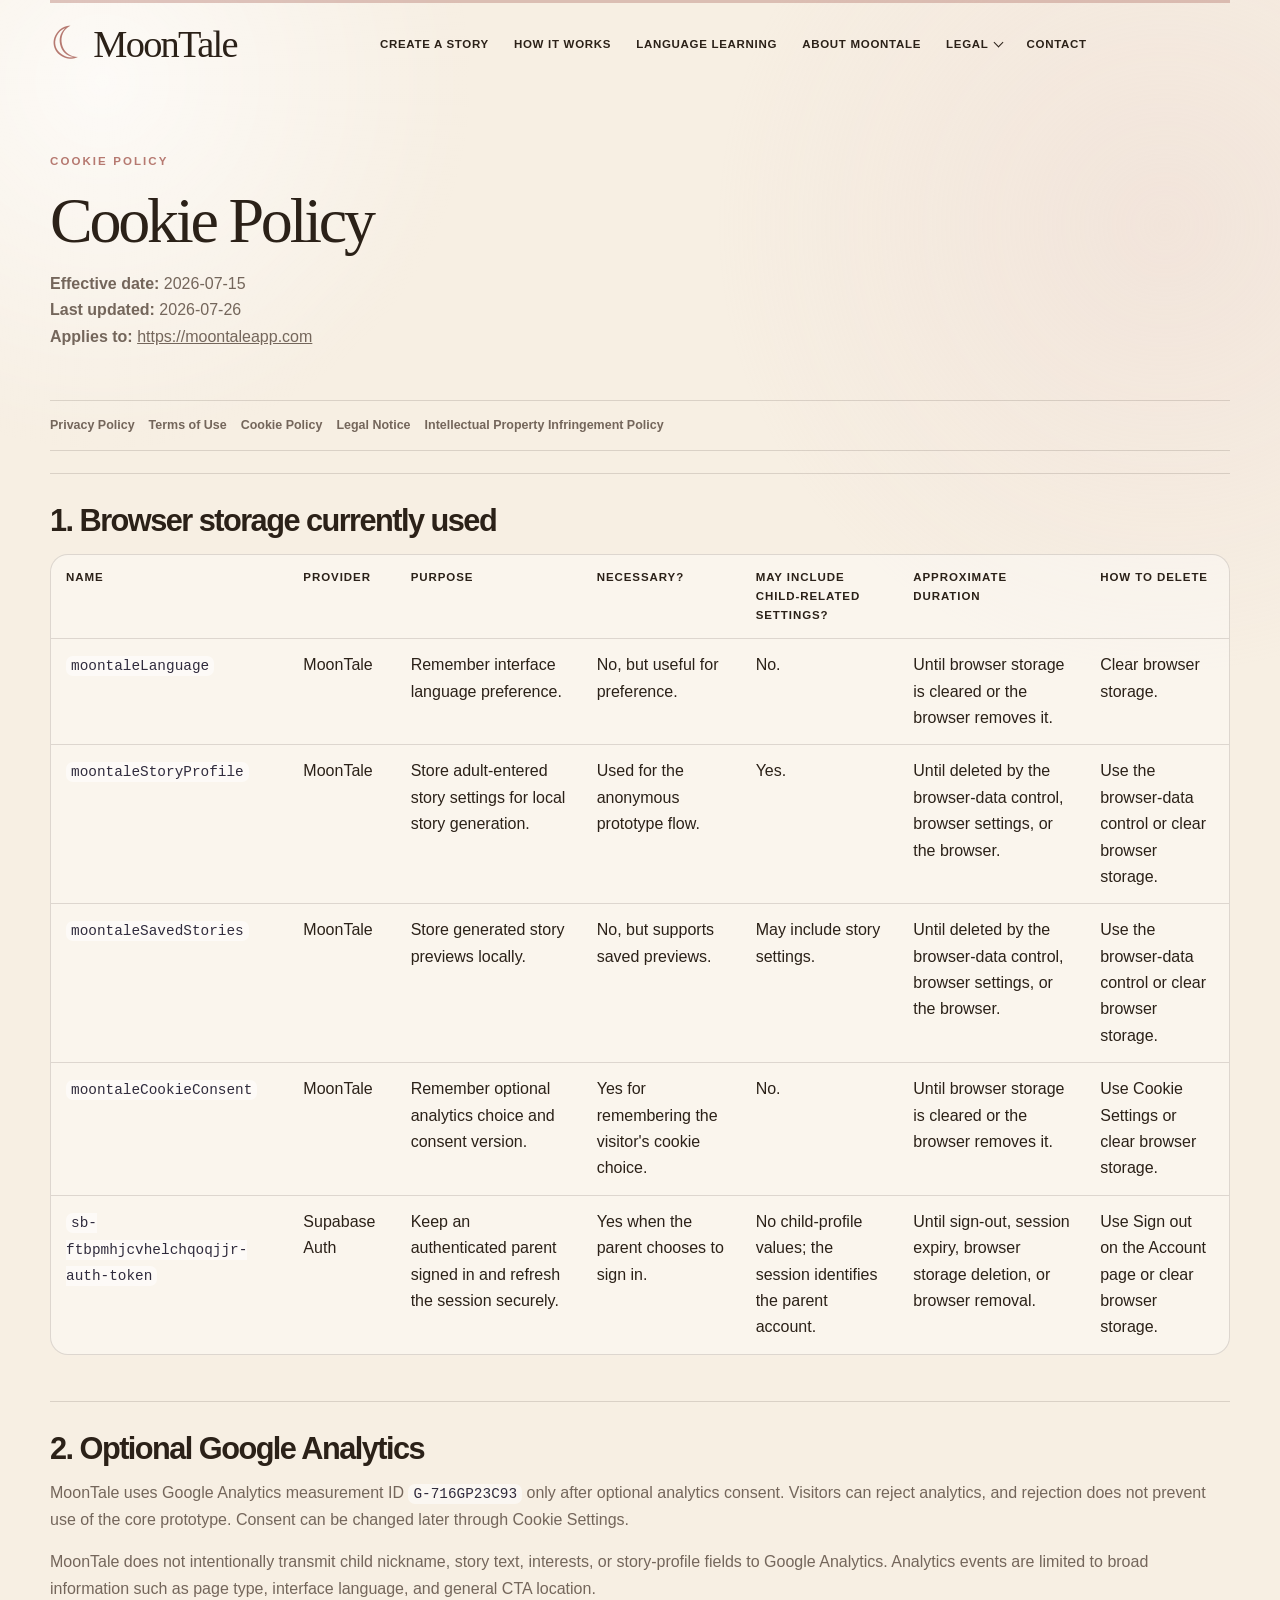
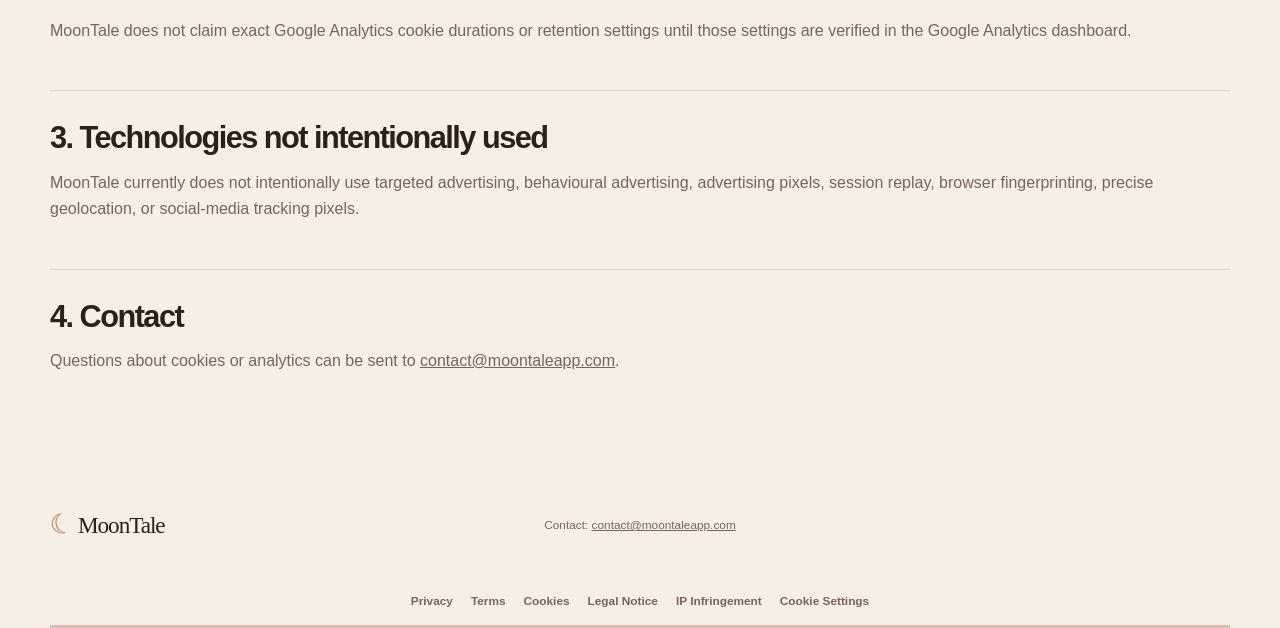
==== legal/cookies/index.html @ d6b9c9d4 "Add Supabase authentication and child profiles" ====
<!doctype html>
<html lang="en">
  <head>
    <meta charset="UTF-8" />
    <meta name="viewport" content="width=device-width, initial-scale=1.0" />
    <meta name="description" content="MoonTale Cookie Policy covering localStorage and optional Google Analytics consent." />
    <title>Cookie Policy | MoonTale</title>
    <link rel="stylesheet" href="../../styles.css?v=20260715-nav" />
  </head>
  <body class="legal-page" data-page="legal">
    <a class="skip-link" href="#main">Skip to content</a>
    <header class="site-header shell" aria-label="Main navigation" data-i18n-aria-label="common.mainNavigation" data-site-header>
      <a class="brand serif" href="../../index.html#top" aria-label="MoonTale home" data-i18n-aria-label="common.homeLabel">
        <span class="brand-moon" aria-hidden="true">☾</span>
        <span>MoonTale</span>
      </a>

      <nav class="primary-nav" aria-label="Primary navigation" data-i18n-aria-label="nav.primaryLabel">
        <ul class="primary-nav-list">

          <li><a class="primary-nav-link" href="../../story-builder.html" data-nav-link data-nav-page="builder" data-i18n="nav.createStory">Create a Story</a></li>
          <li><a class="primary-nav-link" href="../../index.html#how-it-works" data-nav-link data-nav-section="how-it-works" data-i18n="nav.howItWorks">How It Works</a></li>
          <li><a class="primary-nav-link" href="../../index.html#language-learning" data-nav-link data-nav-section="language-learning" data-i18n="nav.languageLearning">Language Learning</a></li>
          <li><a class="primary-nav-link" href="../../index.html#about" data-nav-link data-nav-section="about" data-i18n="nav.about">About MoonTale</a></li>
          <li class="primary-nav-item nav-dropdown" data-nav-dropdown>
            <button
              class="primary-nav-button"
              type="button"
              aria-expanded="false"
              aria-controls="legal-menu"
              data-legal-menu-button
              data-nav-legal-trigger
            >
              <span data-i18n="nav.legal">Legal</span>
              <span class="dropdown-arrow" aria-hidden="true"></span>
            </button>
            <ul class="legal-dropdown" id="legal-menu" data-legal-menu>

              <li><a href="../../legal/" data-nav-link data-i18n="nav.legalCenter">Legal Center</a></li>
              <li><a href="../../legal/privacy/" data-nav-link data-i18n="nav.privacyPolicy">Privacy Policy</a></li>
              <li><a href="../../legal/terms/" data-nav-link data-i18n="nav.termsOfUse">Terms of Use</a></li>
              <li><a href="../../legal/cookies/" data-nav-link data-i18n="nav.cookiePolicy">Cookie Policy</a></li>
              <li><a href="../../legal/ip-infringement/" data-nav-link data-i18n="nav.ipPolicy">Intellectual Property Policy</a></li>
              <li><a href="../../legal/legal-notice/" data-nav-link data-i18n="nav.legalNotice">Legal Notice</a></li>
            </ul>
          </li>
          <li><a class="primary-nav-link" href="../../index.html#contact" data-nav-link data-nav-section="contact" data-i18n="nav.contact">Contact</a></li>
        </ul>
      </nav>

      <div class="header-actions">
        <button
          class="mobile-nav-toggle"
          type="button"
          aria-label="Open navigation menu"
          aria-expanded="false"
          aria-controls="mobile-navigation"
          data-i18n-aria-label="nav.openMenu"
          data-mobile-menu-toggle
        >
          <span aria-hidden="true"></span>
        </button>
      </div>

      <div class="mobile-nav-overlay" data-mobile-menu-overlay hidden></div>
      <aside class="mobile-nav-drawer" id="mobile-navigation" aria-label="Mobile navigation" data-i18n-aria-label="nav.mobileLabel" data-mobile-menu hidden>
        <div class="mobile-nav-header">
          <p class="mobile-nav-title" data-i18n="nav.menu">Menu</p>
          <button class="mobile-nav-close" type="button" aria-label="Close navigation menu" data-i18n-aria-label="nav.closeMenu" data-mobile-menu-close>×</button>
        </div>
        <nav aria-label="Mobile navigation" data-i18n-aria-label="nav.mobileLabel">
          <ul class="mobile-nav-list">

          <li><a class="mobile-nav-link" href="../../story-builder.html" data-nav-link data-nav-page="builder" data-i18n="nav.createStory">Create a Story</a></li>
          <li><a class="mobile-nav-link" href="../../index.html#how-it-works" data-nav-link data-nav-section="how-it-works" data-i18n="nav.howItWorks">How It Works</a></li>
          <li><a class="mobile-nav-link" href="../../index.html#language-learning" data-nav-link data-nav-section="language-learning" data-i18n="nav.languageLearning">Language Learning</a></li>
          <li><a class="mobile-nav-link" href="../../index.html#about" data-nav-link data-nav-section="about" data-i18n="nav.about">About MoonTale</a></li>
            <li>
              <button
                class="mobile-legal-button"
                type="button"
                aria-expanded="false"
                aria-controls="mobile-legal-menu"
                data-mobile-legal-button
                data-nav-legal-trigger
              >
                <span data-i18n="nav.legal">Legal</span>
                <span class="dropdown-arrow" aria-hidden="true"></span>
              </button>
              <ul class="mobile-legal-list" id="mobile-legal-menu" data-mobile-legal-panel hidden>

              <li><a href="../../legal/" data-nav-link data-i18n="nav.legalCenter">Legal Center</a></li>
              <li><a href="../../legal/privacy/" data-nav-link data-i18n="nav.privacyPolicy">Privacy Policy</a></li>
              <li><a href="../../legal/terms/" data-nav-link data-i18n="nav.termsOfUse">Terms of Use</a></li>
              <li><a href="../../legal/cookies/" data-nav-link data-i18n="nav.cookiePolicy">Cookie Policy</a></li>
              <li><a href="../../legal/ip-infringement/" data-nav-link data-i18n="nav.ipPolicy">Intellectual Property Policy</a></li>
              <li><a href="../../legal/legal-notice/" data-nav-link data-i18n="nav.legalNotice">Legal Notice</a></li>
              </ul>
            </li>
            <li><a class="mobile-nav-link" href="../../index.html#contact" data-nav-link data-nav-section="contact" data-i18n="nav.contact">Contact</a></li>
          </ul>
        </nav>
      </aside>
    </header>
    <main id="main" class="legal-main shell">
      <section class="legal-hero">
        <p class="eyebrow">Cookie Policy</p>
        <h1 class="serif">Cookie Policy</h1>
        <p class="legal-meta"><strong>Effective date:</strong> 2026-07-15<br /><strong>Last updated:</strong> 2026-07-26<br /><strong>Applies to:</strong> <a href="https://moontaleapp.com">https://moontaleapp.com</a></p>
      </section>
      <nav class="legal-doc-nav" aria-label="Legal documents">
      <a href="../../legal/privacy/">Privacy Policy</a>
      <a href="../../legal/terms/">Terms of Use</a>
      <a href="../../legal/cookies/">Cookie Policy</a>
      <a href="../../legal/legal-notice/">Legal Notice</a>
      <a href="../../legal/ip-infringement/">Intellectual Property Infringement Policy</a>
    </nav>
      <section class="legal-section"><h2>1. Browser storage currently used</h2><div class="table-wrap"><table><thead><tr><th>Name</th><th>Provider</th><th>Purpose</th><th>Necessary?</th><th>May include child-related settings?</th><th>Approximate duration</th><th>How to delete</th></tr></thead><tbody><tr><td><code>moontaleLanguage</code></td><td>MoonTale</td><td>Remember interface language preference.</td><td>No, but useful for preference.</td><td>No.</td><td>Until browser storage is cleared or the browser removes it.</td><td>Clear browser storage.</td></tr><tr><td><code>moontaleStoryProfile</code></td><td>MoonTale</td><td>Store adult-entered story settings for local story generation.</td><td>Used for the anonymous prototype flow.</td><td>Yes.</td><td>Until deleted by the browser-data control, browser settings, or the browser.</td><td>Use the browser-data control or clear browser storage.</td></tr><tr><td><code>moontaleSavedStories</code></td><td>MoonTale</td><td>Store generated story previews locally.</td><td>No, but supports saved previews.</td><td>May include story settings.</td><td>Until deleted by the browser-data control, browser settings, or the browser.</td><td>Use the browser-data control or clear browser storage.</td></tr><tr><td><code>moontaleCookieConsent</code></td><td>MoonTale</td><td>Remember optional analytics choice and consent version.</td><td>Yes for remembering the visitor's cookie choice.</td><td>No.</td><td>Until browser storage is cleared or the browser removes it.</td><td>Use Cookie Settings or clear browser storage.</td></tr><tr><td><code>sb-ftbpmhjcvhelchqoqjjr-auth-token</code></td><td>Supabase Auth</td><td>Keep an authenticated parent signed in and refresh the session securely.</td><td>Yes when the parent chooses to sign in.</td><td>No child-profile values; the session identifies the parent account.</td><td>Until sign-out, session expiry, browser storage deletion, or browser removal.</td><td>Use Sign out on the Account page or clear browser storage.</td></tr></tbody></table></div></section>
      <section class="legal-section"><h2>2. Optional Google Analytics</h2><p>MoonTale uses Google Analytics measurement ID <code>G-716GP23C93</code> only after optional analytics consent. Visitors can reject analytics, and rejection does not prevent use of the core prototype. Consent can be changed later through Cookie Settings.</p><p>MoonTale does not intentionally transmit child nickname, story text, interests, or story-profile fields to Google Analytics. Analytics events are limited to broad information such as page type, interface language, and general CTA location.</p><p>MoonTale does not claim exact Google Analytics cookie durations or retention settings until those settings are verified in the Google Analytics dashboard.</p></section>
      <section class="legal-section"><h2>3. Technologies not intentionally used</h2><p>MoonTale currently does not intentionally use targeted advertising, behavioural advertising, advertising pixels, session replay, browser fingerprinting, precise geolocation, or social-media tracking pixels.</p></section>
      <section class="legal-section"><h2>4. Contact</h2><p>Questions about cookies or analytics can be sent to <a href="mailto:contact@moontaleapp.com">contact@moontaleapp.com</a>.</p></section>
    </main>
    <footer class="site-footer shell legal-footer">
      <a class="brand serif" href="../../index.html" aria-label="MoonTale home"><span class="brand-moon" aria-hidden="true">☾</span><span>MoonTale</span></a>
      <p>Contact: <a href="mailto:contact@moontaleapp.com">contact@moontaleapp.com</a></p>
      <nav class="legal-footer-links" aria-label="Legal links">
        <a href="../../legal/privacy/">Privacy</a>
        <a href="../../legal/terms/">Terms</a>
        <a href="../../legal/cookies/">Cookies</a>
        <a href="../../legal/legal-notice/">Legal Notice</a>
        <a href="../../legal/ip-infringement/">IP Infringement</a>
        <button type="button" class="text-link cookie-settings-link" data-cookie-settings>Cookie Settings</button>
      </nav>
    </footer>
    <script type="module" src="../../assets/scripts/pages/legal.js"></script>
  </body>
</html>
---- styles.css ----
:root {
  --cream: #f7efe3;
  --cream-light: #fcf8f1;
  --ink: #2b2118;
  --muted: #74665b;
  --rose: #b67970;
  --rose-soft: #ead4ce;
  --lavender: #c9bde2;
  --lavender-soft: #eee8f6;
  --gold: #d8ad65;
  --night: #302b3d;
  --night-soft: #454056;
  --line: rgba(43, 33, 24, 0.14);
  --serif: "Iowan Old Style", Baskerville, "Times New Roman", serif;
  --sans: "Avenir Next", Avenir, "Segoe UI", sans-serif;
  --shadow: 0 24px 70px rgba(68, 49, 35, 0.12);
}

* {
  box-sizing: border-box;
}

html {
  scroll-behavior: smooth;
}

body {
  margin: 0;
  overflow-x: hidden;
  background: var(--cream);
  color: var(--ink);
  font-family: var(--sans);
  font-size: 16px;
  line-height: 1.65;
}

body::before {
  content: "";
  position: fixed;
  inset: 0;
  z-index: -1;
  pointer-events: none;
  background:
    radial-gradient(circle at 8% 9%, rgba(255, 255, 255, 0.72), transparent 23rem),
    radial-gradient(circle at 91% 25%, rgba(234, 212, 206, 0.38), transparent 28rem);
}

img {
  display: block;
  height: auto;
  max-width: 100%;
}

a {
  color: inherit;
}

button,
a {
  -webkit-tap-highlight-color: transparent;
}

.serif {
  font-family: var(--serif);
  font-weight: 400;
}

.shell {
  width: min(1180px, calc(100% - 48px));
  margin-inline: auto;
}

.skip-link {
  position: fixed;
  top: 12px;
  left: 12px;
  z-index: 100;
  transform: translateY(-150%);
  border-radius: 999px;
  background: var(--ink);
  color: white;
  padding: 10px 16px;
}

.skip-link:focus {
  transform: translateY(0);
}

.site-header {
  min-height: 86px;
  display: flex;
  align-items: center;
  justify-content: space-between;
  gap: 22px;
  position: relative;
  z-index: 80;
  border-top: 3px solid rgba(182, 121, 112, 0.42);
}

.brand {
  display: inline-flex;
  align-items: center;
  gap: 5px;
  text-decoration: none;
  font-size: clamp(2.25rem, 3vw, 2.9rem);
  line-height: 1;
  letter-spacing: -0.045em;
}

.brand-moon {
  color: var(--rose);
  font-family: var(--serif);
  font-size: 1.18em;
  transform: rotate(-13deg);
}

.header-actions {
  display: flex;
  align-items: center;
  gap: 12px;
  flex: 0 0 auto;
  margin-left: auto;
}

.primary-nav {
  display: flex;
  justify-content: center;
  flex: 1 1 auto;
  min-width: 0;
}

.primary-nav-list,
.legal-dropdown,
.mobile-nav-list,
.mobile-legal-list {
  margin: 0;
  padding: 0;
  list-style: none;
}

.primary-nav-list {
  display: flex;
  align-items: center;
  justify-content: center;
  gap: 3px;
}

.primary-nav-item {
  position: relative;
}

.primary-nav-link,
.primary-nav-button {
  display: inline-flex;
  align-items: center;
  justify-content: center;
  gap: 6px;
  min-height: 40px;
  border: 0;
  border-radius: 999px;
  background: transparent;
  color: var(--ink);
  cursor: pointer;
  font: 800 0.72rem/1 var(--sans);
  letter-spacing: 0.06em;
  padding: 0 11px;
  text-decoration: none;
  text-transform: uppercase;
  white-space: nowrap;
  transition:
    background-color 180ms ease,
    color 180ms ease,
    transform 180ms ease;
}

.primary-nav-link:hover,
.primary-nav-button:hover,
.primary-nav-link:focus-visible,
.primary-nav-button:focus-visible,
.primary-nav-link.is-active,
.primary-nav-button.is-active {
  background: rgba(255, 255, 255, 0.64);
  color: var(--night);
}

.primary-nav-link:focus-visible,
.primary-nav-button:focus-visible,
.mobile-nav-toggle:focus-visible,
.mobile-nav-close:focus-visible,
.mobile-nav-link:focus-visible,
.mobile-legal-button:focus-visible,
.mobile-legal-list a:focus-visible {
  outline: 2px solid rgba(182, 121, 112, 0.68);
  outline-offset: 3px;
}

.primary-nav-link.is-active,
.primary-nav-button.is-active {
  box-shadow: inset 0 0 0 1px rgba(48, 43, 61, 0.14);
}

.dropdown-arrow {
  width: 7px;
  height: 7px;
  border-right: 1.7px solid currentColor;
  border-bottom: 1.7px solid currentColor;
  transform: translateY(-2px) rotate(45deg);
  transition: transform 180ms ease;
}

.nav-dropdown.is-open .dropdown-arrow,
.nav-dropdown:hover .dropdown-arrow,
.nav-dropdown:focus-within .dropdown-arrow {
  transform: translateY(1px) rotate(225deg);
}

.nav-dropdown::after {
  content: "";
  position: absolute;
  top: 100%;
  right: 0;
  left: 0;
  height: 12px;
}

.legal-dropdown {
  position: absolute;
  top: calc(100% + 8px);
  right: 0;
  display: grid;
  min-width: 270px;
  border: 1px solid rgba(43, 33, 24, 0.14);
  border-radius: 18px;
  background: rgba(252, 248, 241, 0.98);
  box-shadow: 0 24px 55px rgba(48, 43, 61, 0.14);
  opacity: 0;
  padding: 8px;
  pointer-events: none;
  transform: translateY(8px);
  transition:
    opacity 180ms ease,
    transform 180ms ease,
    visibility 180ms ease;
  visibility: hidden;
}

.legal-dropdown[hidden] {
  display: none;
}

.nav-dropdown.is-open .legal-dropdown,
.nav-dropdown:hover .legal-dropdown,
.nav-dropdown:focus-within .legal-dropdown {
  opacity: 1;
  pointer-events: auto;
  transform: translateY(0);
  visibility: visible;
}

.legal-dropdown a {
  border-radius: 12px;
  color: var(--ink);
  font-size: 0.86rem;
  font-weight: 750;
  line-height: 1.25;
  padding: 11px 12px;
  text-decoration: none;
}

.legal-dropdown a:hover,
.legal-dropdown a:focus-visible,
.legal-dropdown a.is-active {
  background: rgba(234, 212, 206, 0.46);
}

.mobile-nav-toggle {
  display: none;
  place-items: center;
  width: 44px;
  height: 44px;
  border: 1px solid var(--line);
  border-radius: 999px;
  background: rgba(255, 255, 255, 0.42);
  color: var(--ink);
  cursor: pointer;
}

.mobile-nav-toggle span,
.mobile-nav-toggle::before,
.mobile-nav-toggle::after {
  content: "";
  display: block;
  width: 18px;
  height: 2px;
  border-radius: 999px;
  background: currentColor;
}

.mobile-nav-toggle span {
  margin-block: 4px;
}

.mobile-nav-overlay {
  position: fixed;
  inset: 0;
  z-index: 130;
  background: rgba(43, 33, 24, 0.34);
  opacity: 0;
  transition: opacity 220ms ease;
}

.mobile-nav-drawer {
  position: fixed;
  top: 0;
  right: 0;
  z-index: 140;
  display: flex;
  flex-direction: column;
  width: min(390px, calc(100% - 28px));
  height: 100dvh;
  border-left: 1px solid rgba(43, 33, 24, 0.14);
  background:
    radial-gradient(circle at 18% 0%, rgba(234, 212, 206, 0.48), transparent 16rem),
    var(--cream-light);
  box-shadow: -24px 0 60px rgba(48, 43, 61, 0.16);
  overflow-y: auto;
  padding: 18px;
  transform: translateX(100%);
  transition: transform 240ms ease;
}

.mobile-nav-overlay[hidden],
.mobile-nav-drawer[hidden] {
  display: none;
}

body.is-mobile-nav-open {
  overflow: hidden;
}

body.is-mobile-nav-open .mobile-nav-overlay {
  opacity: 1;
}

body.is-mobile-nav-open .mobile-nav-drawer {
  transform: translateX(0);
}

.mobile-nav-header {
  display: flex;
  align-items: center;
  justify-content: space-between;
  gap: 16px;
  padding-bottom: 18px;
}

.mobile-nav-title {
  margin: 0;
  color: var(--muted);
  font-size: 0.76rem;
  font-weight: 850;
  letter-spacing: 0.14em;
  text-transform: uppercase;
}

.mobile-nav-close {
  display: grid;
  place-items: center;
  width: 42px;
  height: 42px;
  border: 1px solid var(--line);
  border-radius: 999px;
  background: rgba(255, 255, 255, 0.56);
  color: var(--ink);
  cursor: pointer;
  font-size: 1.3rem;
  line-height: 1;
}

.mobile-nav-list {
  display: grid;
  gap: 6px;
}

.mobile-nav-link,
.mobile-legal-button {
  display: flex;
  align-items: center;
  justify-content: space-between;
  width: 100%;
  min-height: 48px;
  border: 0;
  border-radius: 14px;
  background: transparent;
  color: var(--ink);
  cursor: pointer;
  font: 800 0.95rem/1.2 var(--sans);
  padding: 0 12px;
  text-align: left;
  text-decoration: none;
}

.mobile-nav-link:hover,
.mobile-legal-button:hover,
.mobile-nav-link.is-active,
.mobile-legal-button.is-active {
  background: rgba(234, 212, 206, 0.44);
}

.mobile-legal-button .dropdown-arrow {
  width: 8px;
  height: 8px;
}

.mobile-legal-button[aria-expanded="true"] .dropdown-arrow {
  transform: translateY(1px) rotate(225deg);
}

.mobile-legal-list {
  display: grid;
  gap: 4px;
  margin: 2px 0 8px;
  padding-left: 12px;
}

.mobile-legal-list[hidden] {
  display: none;
}

.mobile-legal-list a {
  display: block;
  border-left: 2px solid rgba(182, 121, 112, 0.3);
  color: var(--muted);
  font-size: 0.86rem;
  font-weight: 750;
  line-height: 1.3;
  padding: 9px 12px;
  text-decoration: none;
}

.mobile-legal-list a:hover,
.mobile-legal-list a:focus-visible,
.mobile-legal-list a.is-active {
  color: var(--ink);
  border-left-color: var(--rose);
}

.language-switch {
  display: flex;
  align-items: center;
  padding: 3px;
  border: 1px solid var(--line);
  border-radius: 999px;
  background: rgba(255, 255, 255, 0.38);
}

.language-select-label {
  display: flex;
}

.language-select {
  min-width: 118px;
  border: 0;
  border-radius: 999px;
  background: transparent;
  color: var(--ink);
  cursor: pointer;
  font: 700 0.74rem/1 var(--sans);
  letter-spacing: 0.02em;
  padding: 9px 12px;
}

.language-select:focus-visible {
  outline: 2px solid rgba(182, 121, 112, 0.62);
  outline-offset: 2px;
}

.language-button {
  border: 0;
  border-radius: 999px;
  background: transparent;
  color: var(--ink);
  cursor: pointer;
  font: 600 0.74rem/1 var(--sans);
  letter-spacing: 0.04em;
  padding: 9px 12px;
}

.language-button.is-active {
  background: var(--night);
  color: white;
}

.text-link {
  font-size: 0.82rem;
  font-weight: 700;
  text-decoration: none;
  border-bottom: 1px solid rgba(43, 33, 24, 0.4);
}

.header-account-link.is-active {
  border-color: var(--rose);
  color: #7d4f48;
}

.hero {
  min-height: min(720px, calc(100vh - 86px));
  display: grid;
  grid-template-columns: 1.05fr 0.95fr;
  align-items: start;
  gap: clamp(26px, 3.5vw, 48px);
  padding-block: 24px 64px;
}

.hero,
.section,
.join-section,
.legal-main,
.builder-main {
  scroll-margin-top: 28px;
}

.hero-copy {
  position: relative;
  z-index: 2;
  padding-top: 22px;
}

.eyebrow {
  margin: 0 0 18px;
  color: var(--rose);
  font-size: 0.72rem;
  font-weight: 800;
  letter-spacing: 0.18em;
  text-transform: uppercase;
}

h1,
h2,
h3,
p {
  margin-top: 0;
}

h1 {
  max-width: 680px;
  margin-bottom: 24px;
  font-size: clamp(3.15rem, 5vw, 4.65rem);
  line-height: 1;
  letter-spacing: -0.05em;
}

.hero-intro {
  max-width: 650px;
  margin-bottom: 20px;
  color: var(--muted);
  font-size: 1.08rem;
  line-height: 1.72;
}

.benefit-list {
  display: grid;
  grid-template-columns: repeat(2, minmax(0, 1fr));
  gap: 10px 20px;
  margin: 0 0 24px;
  padding: 0;
  list-style: none;
  font-size: 0.87rem;
  font-weight: 600;
}

.benefit-list li {
  display: flex;
  align-items: center;
  gap: 9px;
}

.benefit-list li::before {
  content: "✓";
  display: grid;
  width: 21px;
  height: 21px;
  flex: 0 0 auto;
  place-items: center;
  border-radius: 50%;
  background: var(--rose-soft);
  color: #84564f;
  font-size: 0.65rem;
}

.hero-actions {
  display: flex;
  flex-wrap: wrap;
  gap: 12px;
}

.button {
  display: inline-flex;
  min-height: 50px;
  align-items: center;
  justify-content: center;
  border: 1px solid var(--ink);
  border-radius: 999px;
  padding: 12px 22px;
  font-size: 0.8rem;
  font-weight: 800;
  letter-spacing: 0.025em;
  text-decoration: none;
  transition:
    transform 180ms ease,
    box-shadow 180ms ease,
    background 180ms ease;
}

.button:hover {
  transform: translateY(-2px);
}

.button-primary {
  background: var(--night);
  color: white;
  box-shadow: 0 10px 24px rgba(48, 43, 61, 0.2);
}

.button-primary:hover {
  box-shadow: 0 14px 30px rgba(48, 43, 61, 0.28);
}

.button-waitlist {
  min-height: 58px;
  border-color: var(--night);
  background: linear-gradient(135deg, var(--night), var(--night-soft));
  box-shadow:
    0 12px 28px rgba(48, 43, 61, 0.25),
    inset 0 1px rgba(255, 255, 255, 0.12);
  padding-inline: 34px;
  font-size: 0.9rem;
}

.button-secondary {
  background: rgba(255, 255, 255, 0.38);
}

.button-danger {
  border-color: #8d4c45;
  background: #8d4c45;
  color: white;
}

.button-danger:hover {
  box-shadow: 0 12px 26px rgba(141, 76, 69, 0.22);
}

.microcopy {
  margin: 13px 0 0;
  color: var(--muted);
  font-size: 0.75rem;
}

.hero-art {
  position: relative;
  overflow: hidden;
  min-height: 540px;
  isolation: isolate;
  border-radius: 34px;
}

.hero-art::before {
  content: "";
  position: absolute;
  inset: 4% 2% 7% 6%;
  z-index: -2;
  border-radius: 50%;
  background: rgba(255, 252, 246, 0.82);
  box-shadow: var(--shadow);
}

.milo-frame {
  position: absolute;
  top: 28px;
  right: 2%;
  z-index: 3;
  width: min(74%, 405px);
  height: 430px;
  overflow: hidden;
  border-radius: 45% 45% 22% 22%;
}

.milo {
  position: absolute;
  top: -125px;
  left: -25%;
  width: 160%;
  max-width: none;
  filter: drop-shadow(0 24px 23px rgba(60, 45, 40, 0.13));
  animation: float 5.5s ease-in-out infinite;
  transition: transform 250ms ease;
}

.milo:hover {
  transform: rotate(1.2deg) scale(1.015);
}

.moon-scene {
  position: absolute;
  top: 2%;
  right: 0;
  z-index: 1;
  width: 68%;
  aspect-ratio: 1;
}

.moon {
  position: absolute;
  top: 3%;
  right: 7%;
  width: 56%;
  aspect-ratio: 1;
  border-radius: 50%;
  background: linear-gradient(135deg, #fbf5df, #f0dcae);
  box-shadow:
    0 0 0 22px rgba(238, 232, 246, 0.75),
    0 0 70px rgba(216, 173, 101, 0.3);
}

.moon::after {
  content: "";
  position: absolute;
  top: -6%;
  right: -8%;
  width: 94%;
  height: 94%;
  border-radius: 50%;
  background: var(--cream-light);
}

.storybook {
  position: absolute;
  right: 3%;
  bottom: 8%;
  z-index: 4;
  width: 45%;
  height: 15%;
  filter: drop-shadow(0 18px 12px rgba(72, 52, 39, 0.14));
}

.book-page {
  position: absolute;
  bottom: 0;
  width: 52%;
  height: 90%;
  border: 2px solid rgba(182, 121, 112, 0.35);
  background: #fffaf0;
}

.book-page-left {
  left: 0;
  border-radius: 80% 8% 10% 18%;
  transform: rotate(8deg);
}

.book-page-right {
  right: 0;
  border-radius: 8% 80% 18% 10%;
  transform: rotate(-8deg);
}

.book-glow {
  position: absolute;
  left: 28%;
  bottom: 48%;
  width: 44%;
  height: 68%;
  border-radius: 50%;
  background: rgba(255, 225, 156, 0.45);
  filter: blur(18px);
}

.orbit {
  position: absolute;
  z-index: -1;
  border: 1px solid rgba(182, 121, 112, 0.2);
  border-radius: 50%;
  transform: rotate(-22deg);
}

.orbit-one {
  inset: 15% -6% 18% 7%;
}

.orbit-two {
  inset: 24% -13% 27% 16%;
}

.spark {
  position: absolute;
  color: var(--lavender);
}

.spark-one {
  top: 11%;
  left: 17%;
  font-size: 2rem;
}

.spark-two {
  top: 31%;
  right: -1%;
  font-size: 1.6rem;
}

.spark-three {
  left: 4%;
  bottom: 23%;
  color: var(--gold);
  font-size: 2.4rem;
}

.milo-bubble {
  position: absolute;
  left: 1%;
  bottom: 18px;
  top: auto;
  z-index: 4;
  width: min(250px, 47%);
  margin: 0;
  border: 1px solid rgba(43, 33, 24, 0.11);
  border-radius: 22px 22px 6px 22px;
  background: rgba(255, 252, 246, 0.94);
  box-shadow: 0 15px 45px rgba(66, 46, 37, 0.12);
  color: var(--muted);
  font-size: 0.76rem;
  line-height: 1.55;
  padding: 17px 18px;
}

.milo-bubble span {
  display: block;
  margin-bottom: 3px;
  color: var(--ink);
  font-weight: 800;
}

.section {
  padding-block: clamp(88px, 10vw, 144px);
}

.section-heading-wrap {
  max-width: 820px;
  margin-bottom: 52px;
}

h2 {
  margin-bottom: 20px;
  font-size: clamp(3rem, 6vw, 5.1rem);
  line-height: 1;
  letter-spacing: -0.05em;
}

.section-lead {
  max-width: 700px;
  color: var(--muted);
  font-size: 1.08rem;
}

.problem-grid {
  display: grid;
  grid-template-columns: repeat(2, minmax(0, 1fr));
  gap: 22px;
}

.soft-card {
  min-height: 390px;
  border: 1px solid var(--line);
  border-radius: 30px;
  background: rgba(255, 255, 255, 0.36);
  padding: clamp(28px, 4vw, 48px);
}

.soft-card:nth-child(2) {
  background: var(--night);
  color: white;
}

.card-kicker,
.comparison-label {
  margin-bottom: 26px;
  color: var(--rose);
  font-size: 0.72rem;
  font-weight: 800;
  letter-spacing: 0.14em;
  text-transform: uppercase;
}

.soft-card:nth-child(2) .card-kicker {
  color: #e9c5bd;
}

.check-list,
.dash-list,
.comparison ul {
  display: grid;
  gap: 14px;
  margin: 0;
  padding: 0;
  list-style: none;
}

.check-list li,
.dash-list li {
  position: relative;
  padding-left: 28px;
}

.check-list li::before {
  content: "✓";
  position: absolute;
  left: 0;
  color: var(--rose);
  font-weight: 800;
}

.dash-list li::before {
  content: "—";
  position: absolute;
  left: 0;
  color: #d9b6af;
}

.card-conclusion {
  margin: 28px 0 0;
  border-top: 1px solid rgba(255, 255, 255, 0.16);
  color: #f0ded8;
  padding-top: 24px;
}

.section-tinted {
  border-block: 1px solid rgba(182, 121, 112, 0.18);
  background: rgba(234, 212, 206, 0.23);
}

.comparison {
  display: grid;
  grid-template-columns: 1fr auto 1fr;
  align-items: stretch;
  gap: 20px;
}

.comparison-side {
  border-radius: 30px;
  padding: clamp(28px, 4vw, 46px);
}

.comparison-side.before {
  border: 1px solid var(--line);
  background: rgba(255, 255, 255, 0.34);
}

.comparison-side.after {
  background: var(--cream-light);
  box-shadow: var(--shadow);
}

.comparison-side.after .comparison-label {
  color: #6f5f9a;
}

.comparison li {
  position: relative;
  border-bottom: 1px solid var(--line);
  padding: 0 0 13px 27px;
}

.comparison li::before {
  position: absolute;
  left: 0;
}

.before li::before {
  content: "×";
  color: var(--rose);
}

.after li::before {
  content: "✓";
  color: #75659d;
  font-weight: 800;
}

.comparison-arrow {
  align-self: center;
  color: var(--rose);
  font-family: var(--serif);
  font-size: 2.4rem;
}

.steps {
  display: grid;
  grid-template-columns: repeat(4, minmax(0, 1fr));
  border-block: 1px solid var(--line);
}

.step {
  min-height: 280px;
  border-right: 1px solid var(--line);
  padding: 34px 26px 30px 0;
}

.step + .step {
  padding-left: 26px;
}

.step:last-child {
  border-right: 0;
}

.step-number {
  display: block;
  margin-bottom: 54px;
  color: var(--rose);
  font-size: 0.7rem;
  font-weight: 800;
  letter-spacing: 0.12em;
}

.step h3 {
  margin-bottom: 10px;
  font-size: 1.75rem;
  line-height: 1.1;
}

.step p {
  margin: 0;
  color: var(--muted);
  font-size: 0.88rem;
}

.photo-story {
  display: grid;
  grid-template-columns: 0.9fr 1.1fr;
  align-items: center;
  gap: clamp(45px, 8vw, 110px);
}

.memory-card {
  position: relative;
  min-height: 540px;
  overflow: hidden;
  display: flex;
  flex-direction: column;
  align-items: center;
  justify-content: flex-end;
  border-radius: 34px;
  background:
    linear-gradient(180deg, rgba(49, 44, 62, 0.05), rgba(49, 44, 62, 0.68)),
    radial-gradient(circle at 50% 33%, #e9dba9 0 8%, transparent 8.5%),
    radial-gradient(circle at 50% 36%, #766b8f 0 28%, #4d475f 29% 58%, #393446 59%);
  box-shadow: var(--shadow);
  color: white;
  padding: 50px;
  text-align: center;
}

.memory-card::before,
.memory-card::after {
  content: "";
  position: absolute;
  bottom: 22%;
  width: 60%;
  height: 35%;
  background: #292537;
  clip-path: polygon(0 100%, 20% 54%, 37% 73%, 60% 20%, 100% 100%);
}

.memory-card::before {
  left: -4%;
}

.memory-card::after {
  right: -12%;
  opacity: 0.78;
}

.memory-card p,
.memory-card strong {
  position: relative;
  z-index: 2;
}

.memory-card p {
  margin-bottom: 3px;
  color: #e7d9d5;
  font-size: 0.78rem;
  text-transform: uppercase;
  letter-spacing: 0.12em;
}

.memory-card strong {
  font-size: 2.25rem;
  line-height: 1.05;
}

.memory-moon {
  position: absolute;
  top: 10%;
  right: 13%;
  color: #f2e1b9;
  font-size: 4rem;
}

.memory-star {
  position: absolute;
  color: #d8cbe8;
}

.star-a {
  top: 19%;
  left: 17%;
}

.star-b {
  top: 38%;
  right: 24%;
}

.photo-copy p:last-child,
.why-copy p:last-child {
  color: var(--muted);
  font-size: 1.04rem;
}

.section-night {
  background:
    radial-gradient(circle at 75% 25%, rgba(201, 189, 226, 0.14), transparent 24rem),
    var(--night);
  color: white;
}

.section-night .eyebrow {
  color: #d9b6af;
}

.story-preview {
  display: grid;
  grid-template-columns: 1.15fr 0.85fr;
  align-items: center;
  gap: clamp(40px, 8vw, 100px);
}

.story-copy p:last-child {
  max-width: 660px;
  color: #d8d3df;
  font-size: 1.06rem;
}

.word-cards {
  display: grid;
  gap: 12px;
}

.word-cards div {
  display: flex;
  align-items: baseline;
  justify-content: space-between;
  border: 1px solid rgba(255, 255, 255, 0.14);
  border-radius: 18px;
  background: rgba(255, 255, 255, 0.06);
  padding: 20px 24px;
}

.word-cards strong {
  font-size: 1.8rem;
}

.word-cards span {
  color: #bfb8cb;
  font-size: 0.78rem;
  letter-spacing: 0.08em;
  text-transform: uppercase;
}

.research-grid {
  display: grid;
  grid-template-columns: repeat(2, minmax(0, 1fr));
  gap: 18px;
}

.research-card {
  min-height: 245px;
  display: flex;
  flex-direction: column;
  border: 1px solid var(--line);
  border-radius: 25px;
  background: rgba(255, 255, 255, 0.34);
  padding: 30px;
  text-decoration: none;
  transition:
    transform 180ms ease,
    background 180ms ease;
}

.research-card:hover {
  transform: translateY(-4px);
  background: rgba(255, 255, 255, 0.65);
}

.source-name {
  color: var(--rose);
  font-size: 0.73rem;
  font-weight: 800;
  letter-spacing: 0.07em;
  text-transform: uppercase;
}

.research-card p {
  margin: 25px 0;
  font-family: var(--serif);
  font-size: 1.55rem;
  line-height: 1.2;
}

.source-link {
  margin-top: auto;
  font-size: 0.72rem;
  font-weight: 800;
}

.research-note {
  max-width: 800px;
  margin: 24px 0 0;
  color: var(--muted);
  font-size: 0.76rem;
}

.why-grid {
  display: grid;
  grid-template-columns: 0.85fr 1.15fr;
  align-items: center;
  gap: clamp(48px, 9vw, 120px);
}

.feature-grid {
  display: grid;
  grid-template-columns: repeat(2, minmax(0, 1fr));
  gap: 12px;
}

.feature-grid span {
  min-height: 95px;
  display: flex;
  align-items: flex-end;
  border: 1px solid var(--line);
  border-radius: 20px;
  background: rgba(255, 255, 255, 0.52);
  font-family: var(--serif);
  font-size: 1.17rem;
  line-height: 1.15;
  padding: 18px;
}

.feature-grid span::before {
  content: "✦";
  align-self: flex-start;
  margin-right: auto;
  color: var(--rose);
  font-size: 0.72rem;
}

.platform-card {
  display: grid;
  grid-template-columns: 1.15fr 0.85fr;
  align-items: end;
  gap: 60px;
  overflow: hidden;
  border-radius: 32px;
  background: var(--night);
  color: white;
  padding: clamp(38px, 6vw, 72px);
}

.platform-card h2 {
  margin: 0;
  font-size: clamp(2.8rem, 5vw, 4.6rem);
}

.platform-card > p {
  margin: 0;
  color: #d6d0dd;
}

.founder {
  position: relative;
  display: block;
}

.founder::before {
  content: "☾";
  position: absolute;
  top: clamp(78px, 9vw, 122px);
  right: 3%;
  color: var(--rose-soft);
  font: 400 clamp(6rem, 14vw, 11rem)/1 var(--serif);
  transform: rotate(-12deg);
}

.founder-copy {
  position: relative;
  z-index: 1;
  max-width: 900px;
}

blockquote {
  margin: 0;
  color: var(--muted);
  font-family: var(--serif);
  font-size: clamp(1.35rem, 2.4vw, 2rem);
  line-height: 1.42;
}

.join-section {
  overflow: hidden;
  border-top: 1px solid rgba(182, 121, 112, 0.2);
  background: var(--cream-light);
}

.join-inner {
  display: grid;
  grid-template-columns: 0.72fr 1.28fr;
  align-items: center;
  gap: clamp(30px, 7vw, 90px);
}

.join-inner > div {
  max-width: 690px;
}

.join-inner > div > p:not(.eyebrow, .microcopy) {
  color: var(--muted);
  font-size: 1.05rem;
}

.join-milo {
  width: min(100%, 430px);
  justify-self: center;
  filter: drop-shadow(0 20px 24px rgba(52, 40, 34, 0.11));
}

.homepage-waitlist-form {
  display: grid;
  grid-template-columns: minmax(0, 1fr) max-content;
  align-items: end;
  gap: 12px 14px;
  max-width: 620px;
  margin-top: 25px;
}

.homepage-waitlist-form .field {
  min-width: 0;
}

.homepage-waitlist-form .field input {
  min-width: 0;
}

.homepage-waitlist-form .button {
  width: auto;
  min-width: 180px;
  min-height: 56px;
  justify-self: start;
  white-space: nowrap;
}

.homepage-waitlist-form .form-helper,
.homepage-waitlist-form .compact-consent,
.homepage-waitlist-form .waitlist-status,
.homepage-waitlist-form .microcopy {
  grid-column: 1 / -1;
  margin: 0;
  text-align: left;
}

.form-helper {
  grid-column: 1 / -1;
  margin: 0;
  color: var(--muted);
  font-size: 0.78rem;
  line-height: 1.55;
}

.site-footer {
  min-height: 130px;
  display: grid;
  grid-template-columns: 1fr auto 1fr;
  align-items: center;
  gap: 25px;
  border-bottom: 3px solid rgba(182, 121, 112, 0.42);
}

.site-footer .brand {
  font-size: 1.45rem;
}

.site-footer p {
  margin: 0;
  color: var(--muted);
  font-size: 0.74rem;
}

.site-footer .text-link {
  justify-self: end;
}

.legal-footer-links {
  grid-column: 1 / -1;
  display: flex;
  flex-wrap: wrap;
  justify-content: center;
  gap: 10px 18px;
  color: var(--muted);
  font-size: 0.74rem;
}

.legal-footer-links a,
.legal-footer-links button {
  color: inherit;
  font: inherit;
  font-weight: 700;
  text-decoration: none;
}

.legal-footer-links button {
  border: 0;
  background: transparent;
  cursor: pointer;
  padding: 0;
}

.reveal {
  opacity: 1;
  transform: translateY(0);
  transition:
    opacity 700ms ease,
    transform 700ms ease;
}

.reveal.reveal-pending {
  opacity: 0;
  transform: translateY(18px);
}

.reveal.is-visible {
  opacity: 1;
  transform: translateY(0);
}

@keyframes float {
  0%,
  100% {
    translate: 0 0;
  }
  50% {
    translate: 0 -10px;
  }
}

@media (prefers-reduced-motion: reduce) {
  html {
    scroll-behavior: auto;
  }

  .milo {
    animation: none;
  }

  .reveal {
    opacity: 1;
    transform: none;
    transition: none;
  }

  .primary-nav-link,
  .primary-nav-button,
  .legal-dropdown,
  .dropdown-arrow,
  .mobile-nav-overlay,
  .mobile-nav-drawer {
    transition: none;
  }
}

@media (max-width: 1120px) {
  .primary-nav {
    display: none;
  }

  .mobile-nav-toggle {
    display: grid;
  }
}

@media (max-width: 980px) {
  .hero {
    min-height: auto;
    grid-template-columns: 1fr;
    gap: 8px;
    padding-top: 26px;
  }

  .hero-copy {
    max-width: 780px;
    padding-top: 0;
  }

  .hero-art {
    width: min(700px, 100%);
    min-height: 500px;
    margin: 0 auto;
  }

  .milo-frame {
    top: 14px;
    right: 5%;
    width: min(65%, 410px);
    height: 400px;
  }

  .milo-bubble {
    left: 2%;
    bottom: 18px;
  }

  .steps {
    grid-template-columns: repeat(2, 1fr);
  }

  .step:nth-child(2) {
    border-right: 0;
  }

  .step:nth-child(-n + 2) {
    border-bottom: 1px solid var(--line);
  }

  .photo-story,
  .story-preview,
  .why-grid,
  .platform-card,
  .founder {
    grid-template-columns: 1fr;
  }

  .memory-card {
    min-height: 480px;
  }

  .platform-card {
    gap: 28px;
  }
}

@media (max-width: 700px) {
  .shell {
    width: min(100% - 30px, 1180px);
  }

  .site-header {
    min-height: 74px;
    gap: 12px;
  }

  .brand {
    gap: 4px;
    font-size: 2.12rem;
  }

  .header-actions {
    gap: 8px;
  }

  .site-header .text-link {
    display: none;
  }

  .language-button {
    padding: 8px 9px;
    font-size: 0.66rem;
  }

  .language-select {
    min-width: 104px;
    padding: 8px 9px;
    font-size: 0.66rem;
  }

  .mobile-nav-drawer {
    width: min(370px, calc(100% - 20px));
  }

  .hero {
    gap: 4px;
    padding-block: 20px 56px;
  }

  h1 {
    max-width: 560px;
    font-size: clamp(2.7rem, 12vw, 3.45rem);
    line-height: 1.02;
  }

  .hero-intro {
    font-size: 0.98rem;
  }

  .benefit-list {
    grid-template-columns: 1fr;
  }

  .hero-actions .button {
    width: 100%;
  }

  .hero-art {
    min-height: 410px;
  }

  .hero-art::before {
    inset: 3% 0 5%;
  }

  .milo-frame {
    top: 5px;
    right: 1%;
    width: 82%;
    height: 340px;
  }

  .milo {
    top: -82px;
    left: -22%;
    width: 145%;
  }

  .moon-scene {
    top: 0;
    right: 0;
    width: 64%;
  }

  .storybook {
    right: 1%;
    bottom: 8%;
    width: 47%;
    height: 14%;
  }

  .milo-bubble {
    top: auto;
    bottom: 10px;
    left: 2%;
    width: 56%;
    font-size: 0.68rem;
    padding: 13px;
  }

  .problem-grid,
  .research-grid,
  .comparison,
  .join-inner {
    grid-template-columns: 1fr;
  }

  .soft-card {
    min-height: 0;
  }

  .comparison-arrow {
    justify-self: center;
    transform: rotate(90deg);
  }

  .steps {
    display: block;
  }

  .step,
  .step + .step {
    min-height: 0;
    border-right: 0;
    border-bottom: 1px solid var(--line);
    padding: 28px 0;
  }

  .step-number {
    margin-bottom: 24px;
  }

  .feature-grid {
    grid-template-columns: 1fr;
  }

  .feature-grid span {
    min-height: 80px;
  }

  .memory-card {
    min-height: 420px;
    padding: 30px;
  }

  .word-cards div {
    padding: 16px 18px;
  }

  .join-inner {
    text-align: center;
  }

  .join-milo {
    width: min(310px, 78%);
    margin-inline: auto;
  }

  .join-section .button-waitlist {
    width: 100%;
  }

  .homepage-waitlist-form {
    grid-template-columns: 1fr;
  }

  .homepage-waitlist-form .button {
    width: 100%;
    min-width: 0;
    justify-self: stretch;
  }

  .site-footer {
    grid-template-columns: 1fr;
    justify-items: center;
    padding-block: 35px;
    text-align: center;
  }

  .site-footer .text-link {
    justify-self: center;
  }
}

/* Static MVP product experience */

.sr-only {
  position: absolute;
  width: 1px;
  height: 1px;
  overflow: hidden;
  clip: rect(0, 0, 0, 0);
  white-space: nowrap;
}

.app-page {
  min-height: 100vh;
  background:
    radial-gradient(circle at 88% 8%, rgba(201, 189, 226, 0.24), transparent 25rem),
    radial-gradient(circle at 8% 28%, rgba(234, 212, 206, 0.35), transparent 24rem),
    var(--cream);
}

.app-header {
  min-height: 88px;
  display: flex;
  align-items: center;
  justify-content: space-between;
  gap: 24px;
  border-top: 3px solid rgba(182, 121, 112, 0.42);
}

.app-header-actions {
  display: flex;
  align-items: center;
  gap: 18px;
}

.app-header-note {
  margin: 0;
  color: var(--muted);
  font-size: 0.78rem;
  font-weight: 700;
  letter-spacing: 0.04em;
}

.builder-main {
  padding-block: 45px 90px;
}

.builder-intro {
  display: grid;
  grid-template-columns: 1.35fr 0.65fr;
  align-items: center;
  gap: clamp(30px, 7vw, 90px);
  max-width: 1000px;
  margin: 0 auto 38px;
}

.builder-intro h1 {
  max-width: 700px;
  margin-bottom: 18px;
  font-size: clamp(3.15rem, 6vw, 5.4rem);
}

.builder-intro > div > p:last-child {
  max-width: 650px;
  margin: 0;
  color: var(--muted);
  font-size: 1.04rem;
}

.builder-intro img {
  width: min(100%, 280px);
  justify-self: center;
  filter: drop-shadow(0 20px 28px rgba(60, 45, 40, 0.12));
}

.wizard-card {
  max-width: 930px;
  margin-inline: auto;
  border: 1px solid var(--line);
  border-radius: 34px;
  background: rgba(255, 252, 246, 0.9);
  box-shadow: var(--shadow);
  padding: clamp(28px, 5vw, 58px);
}

.wizard-progress {
  margin-bottom: 45px;
}

.progress-track {
  height: 5px;
  overflow: hidden;
  border-radius: 999px;
  background: var(--rose-soft);
}

.progress-track span {
  display: block;
  width: 33.333%;
  height: 100%;
  border-radius: inherit;
  background: linear-gradient(90deg, var(--rose), #78699c);
  transition: width 380ms ease;
}

.progress-labels {
  display: flex;
  justify-content: space-between;
  margin-top: 10px;
  color: #9a8c82;
  font-size: 0.69rem;
  font-weight: 800;
  letter-spacing: 0.1em;
  text-transform: uppercase;
}

.progress-labels span.is-current {
  color: var(--ink);
}

.progress-labels span.is-complete {
  color: var(--rose);
}

.wizard-step {
  display: none;
  min-width: 0;
  margin: 0;
  border: 0;
  padding: 0;
}

.wizard-step.is-active {
  display: block;
}

.wizard-step.step-enter {
  animation: step-in 360ms ease both;
}

.wizard-step legend {
  display: grid;
  gap: 7px;
  width: 100%;
  margin-bottom: 6px;
  padding: 0;
}

.wizard-step legend .serif {
  font-size: clamp(2rem, 4vw, 3.25rem);
  line-height: 1.05;
  letter-spacing: -0.035em;
}

.step-label,
.choice-title {
  color: var(--rose);
  font-size: 0.69rem;
  font-weight: 800;
  letter-spacing: 0.14em;
  text-transform: uppercase;
}

.step-description {
  margin-bottom: 30px;
  color: var(--muted);
}

.form-grid {
  display: grid;
  grid-template-columns: repeat(2, minmax(0, 1fr));
  gap: 22px;
}

.field {
  display: grid;
  gap: 8px;
  color: var(--ink);
  font-size: 0.78rem;
  font-weight: 800;
  letter-spacing: 0.03em;
}

.field-wide {
  margin-top: 28px;
}

.field input,
.field select {
  width: 100%;
  min-height: 56px;
  border: 1px solid rgba(43, 33, 24, 0.18);
  border-radius: 15px;
  outline: none;
  background: #fffdf8;
  color: var(--ink);
  font: 500 1rem/1.3 var(--sans);
  padding: 14px 16px;
  transition:
    border-color 160ms ease,
    box-shadow 160ms ease;
}

.field input:focus,
.field select:focus {
  border-color: var(--rose);
  box-shadow: 0 0 0 4px rgba(182, 121, 112, 0.12);
}

.field input[aria-invalid="true"],
.field select[aria-invalid="true"] {
  border-color: #a64f46;
}

.field-error,
.group-error {
  min-height: 18px;
  color: #9a4139;
  font-size: 0.72rem;
  font-weight: 600;
  letter-spacing: 0;
}

.choice-group + .choice-group {
  margin-top: 28px;
}

.choice-title {
  display: block;
  margin-bottom: 12px;
}

.choice-grid {
  display: grid;
  gap: 12px;
}

.character-grid {
  grid-template-columns: repeat(5, minmax(0, 1fr));
}

.mood-grid {
  grid-template-columns: repeat(4, minmax(0, 1fr));
}

.goal-grid {
  grid-template-columns: repeat(3, minmax(0, 1fr));
}

.choice-card,
.choice-pill {
  position: relative;
  cursor: pointer;
}

.choice-card input,
.choice-pill input {
  position: absolute;
  opacity: 0;
  pointer-events: none;
}

.choice-card {
  min-height: 112px;
  display: flex;
  flex-direction: column;
  align-items: center;
  justify-content: center;
  gap: 8px;
  border: 1px solid var(--line);
  border-radius: 18px;
  background: #fffdf8;
  color: var(--muted);
  text-align: center;
  transition:
    transform 160ms ease,
    border-color 160ms ease,
    background 160ms ease,
    box-shadow 160ms ease;
}

.choice-card > span {
  color: var(--rose);
  font-family: var(--serif);
  font-size: 1.65rem;
  line-height: 1;
}

.choice-card strong {
  font-size: 0.77rem;
}

.choice-card:hover,
.choice-pill:hover {
  transform: translateY(-2px);
}

.choice-card:has(input:checked) {
  border-color: #796a9d;
  background: var(--lavender-soft);
  box-shadow: 0 9px 20px rgba(73, 61, 95, 0.1);
  color: var(--ink);
}

.choice-card:has(input:focus-visible),
.choice-pill:has(input:focus-visible) {
  outline: 3px solid rgba(182, 121, 112, 0.3);
  outline-offset: 2px;
}

.choice-pill {
  display: flex;
}

.choice-pill span {
  width: 100%;
  min-height: 54px;
  display: flex;
  align-items: center;
  justify-content: center;
  border: 1px solid var(--line);
  border-radius: 999px;
  background: #fffdf8;
  font-size: 0.78rem;
  font-weight: 700;
  padding: 10px 15px;
  text-align: center;
  transition:
    border-color 160ms ease,
    background 160ms ease,
    color 160ms ease;
}

.choice-pill input:checked + span {
  border-color: var(--night);
  background: var(--night);
  color: white;
}

.consent-row {
  display: flex;
  align-items: flex-start;
  gap: 11px;
  margin-top: 25px;
  color: var(--muted);
  cursor: pointer;
  font-size: 0.82rem;
}

.consent-row input {
  width: 18px;
  height: 18px;
  flex: 0 0 auto;
  accent-color: var(--night);
}

.consent-row a {
  font-weight: 800;
}

.compact-consent {
  grid-column: 1 / -1;
  margin-top: 0;
}

.field-helper {
  display: block;
  margin-top: 7px;
  color: var(--muted);
  font-size: 0.72rem;
  line-height: 1.45;
}

.privacy-note {
  margin-top: 18px;
}

.adult-notice {
  margin-bottom: 24px;
  border: 1px solid var(--line);
  border-radius: 22px;
  background: rgba(255, 255, 255, 0.46);
  padding: 24px;
}

.adult-notice h2 {
  margin-bottom: 12px;
  font-size: clamp(1.8rem, 3vw, 2.4rem);
  line-height: 1.05;
}

.adult-notice p:not(.eyebrow) {
  max-width: 780px;
  margin-bottom: 10px;
  color: var(--muted);
}

.adult-notice p:last-child {
  margin-bottom: 0;
}

.wizard-actions {
  display: flex;
  justify-content: flex-end;
  gap: 12px;
  margin-top: 36px;
  border-top: 1px solid var(--line);
  padding-top: 26px;
}

.wizard-actions .button {
  min-width: 145px;
  cursor: pointer;
}

.wizard-actions .button[hidden] {
  display: none;
}

.wizard-actions .wizard-back {
  margin-right: auto;
}

.form-status,
.waitlist-status {
  min-height: 22px;
  margin: 14px 0 0;
  color: #6f5f9a;
  font-size: 0.78rem;
  font-weight: 700;
  text-align: right;
}

.app-footer {
  min-height: 100px;
  display: flex;
  align-items: center;
  justify-content: space-between;
  gap: 24px;
  border-top: 1px solid var(--line);
  color: var(--muted);
  font-size: 0.74rem;
}

.app-footer p {
  margin: 0;
}

.app-footer a {
  font-weight: 700;
  text-decoration: none;
}

.story-page {
  background:
    radial-gradient(circle at 85% 8%, rgba(201, 189, 226, 0.25), transparent 25rem),
    var(--cream);
}

.story-hero {
  min-height: 430px;
  display: grid;
  grid-template-columns: 1.2fr 0.8fr;
  align-items: center;
  gap: clamp(30px, 7vw, 90px);
  padding-block: 55px;
}

.story-heading h1 {
  max-width: 800px;
  margin-bottom: 25px;
  font-size: clamp(3.5rem, 7vw, 6.25rem);
}

.story-meta {
  display: flex;
  flex-wrap: wrap;
  gap: 9px;
}

.story-meta span {
  border: 1px solid var(--line);
  border-radius: 999px;
  background: rgba(255, 255, 255, 0.4);
  color: var(--muted);
  font-size: 0.72rem;
  font-weight: 700;
  padding: 8px 12px;
}

.story-milo-scene {
  position: relative;
  width: min(100%, 360px);
  justify-self: center;
  border-radius: 50%;
  background: rgba(255, 252, 246, 0.58);
}

.story-milo-scene::before {
  content: "";
  position: absolute;
  inset: 20% 10%;
  z-index: -1;
  border-radius: 50%;
  background: var(--lavender-soft);
  filter: blur(4px);
}

.story-milo-scene img {
  filter: drop-shadow(0 22px 25px rgba(60, 45, 40, 0.12));
  animation: float 5.5s ease-in-out infinite;
}

.story-star {
  position: absolute;
  color: var(--lavender);
  font-size: 1.8rem;
}

.story-star-one {
  top: 20%;
  left: 4%;
}

.story-star-two {
  top: 12%;
  right: 6%;
}

.story-layout {
  display: grid;
  grid-template-columns: minmax(0, 1.35fr) minmax(280px, 0.65fr);
  align-items: start;
  gap: 24px;
  padding-bottom: 95px;
}

.story-paper {
  position: relative;
  border: 1px solid var(--line);
  border-radius: 32px;
  background: #fffdf8;
  box-shadow: var(--shadow);
  padding: clamp(34px, 6vw, 75px);
}

.story-opening-mark {
  position: absolute;
  top: 27px;
  right: 34px;
  color: var(--rose-soft);
  font: 400 4rem/1 var(--serif);
  transform: rotate(-13deg);
}

.story-content {
  max-width: 720px;
}

.story-content p {
  color: #51453c;
  font-family: var(--serif);
  font-size: clamp(1.23rem, 2vw, 1.55rem);
  line-height: 1.75;
}

.story-content p:first-child::first-letter {
  float: left;
  margin: 8px 8px 0 0;
  color: var(--rose);
  font-size: 4.3rem;
  line-height: 0.72;
}

.story-ending {
  margin: 36px 0 0;
  border-top: 1px solid var(--line);
  color: var(--rose);
  font-size: 1.15rem;
  padding-top: 24px;
}

.story-sidebar {
  display: grid;
  gap: 16px;
  position: sticky;
  top: 20px;
}

.story-insight {
  border: 1px solid var(--line);
  border-radius: 24px;
  background: rgba(255, 252, 246, 0.7);
  padding: 27px;
}

.story-insight h2 {
  margin-bottom: 12px;
  font-size: 2rem;
}

.story-insight > p:last-child {
  margin: 0;
  color: var(--muted);
  font-size: 0.9rem;
}

.vocabulary-card {
  background: var(--night);
  color: white;
}

.vocabulary-card .card-kicker {
  color: #e3c0b8;
}

.insight-intro {
  margin-bottom: 20px !important;
  color: #c9c2d1 !important;
  font-size: 0.74rem !important;
  font-weight: 800;
  letter-spacing: 0.12em;
  text-transform: uppercase;
}

.vocabulary-list {
  display: grid;
  gap: 10px;
  margin: 0;
}

.vocabulary-list div {
  display: grid;
  grid-template-columns: 0.8fr 1.2fr;
  gap: 12px;
  align-items: baseline;
  border-top: 1px solid rgba(255, 255, 255, 0.12);
  padding-top: 11px;
}

.vocabulary-list dt {
  font-family: var(--serif);
  font-size: 1.3rem;
}

.vocabulary-list dd {
  margin: 0;
  color: #c9c2d1;
  font-size: 0.75rem;
  text-align: right;
}

.parent-tip {
  background: var(--rose-soft);
}

.story-actions {
  display: flex;
  align-items: center;
  justify-content: space-between;
  gap: 30px;
  padding-block: 75px;
  border-top: 1px solid var(--line);
}

.story-actions h2 {
  max-width: 650px;
  margin: 0;
  font-size: clamp(2.6rem, 5vw, 4.3rem);
}

.story-action-links {
  display: grid;
  justify-items: end;
  gap: 12px;
}

.story-action-links .microcopy {
  max-width: 360px;
  margin: 0;
  color: var(--muted);
  text-align: right;
}

.browser-data-panel {
  max-width: 430px;
  border: 1px solid var(--line);
  border-radius: 20px;
  background: rgba(255, 255, 255, 0.44);
  padding: 18px;
}

.browser-data-panel p {
  margin-bottom: 14px;
  color: var(--muted);
  font-size: 0.78rem;
  line-height: 1.55;
}

.status-message {
  min-height: 20px;
  margin: 12px 0 0;
  color: #6f5f9a;
  font-size: 0.78rem;
  font-weight: 800;
}

.prototype-waitlist {
  padding-block: 90px;
  background: var(--night);
  color: white;
}

.waitlist-card {
  display: grid;
  grid-template-columns: 1fr 0.8fr;
  align-items: center;
  gap: clamp(50px, 9vw, 120px);
}

.waitlist-card h2 {
  max-width: 700px;
}

.waitlist-card > div > p:last-child {
  max-width: 650px;
  color: #d2cbd8;
}

.waitlist-form {
  border: 1px solid rgba(255, 255, 255, 0.13);
  border-radius: 26px;
  background: rgba(255, 255, 255, 0.06);
  padding: 28px;
}

.waitlist-form .field {
  color: white;
}

.waitlist-form .button {
  width: 100%;
  margin-top: 14px;
  border-color: #fff;
  background: #fff;
  color: var(--night);
}

.waitlist-form .waitlist-status {
  color: #e8c6bf;
  text-align: left;
}

.waitlist-form .microcopy {
  color: #bdb5c6;
  line-height: 1.5;
}

.waitlist-form .form-helper,
.waitlist-form .consent-row {
  color: #d6cfdd;
}

.legal-main {
  padding-block: 42px 78px;
}

.legal-hero {
  max-width: 880px;
  padding-block: 24px 34px;
}

.legal-hero h1 {
  max-width: 820px;
  margin-bottom: 18px;
}

.legal-hero p:not(.eyebrow),
.legal-meta {
  color: var(--muted);
}

.legal-warning,
.legal-section {
  border-top: 1px solid var(--line);
  padding-block: 30px;
}

.legal-warning {
  border-radius: 22px;
  border: 1px solid rgba(182, 121, 112, 0.3);
  background: rgba(234, 212, 206, 0.28);
  padding: 24px;
}

.legal-card-grid {
  display: grid;
  grid-template-columns: repeat(2, minmax(0, 1fr));
  gap: 16px;
  margin-block: 28px;
}

.legal-card {
  border: 1px solid var(--line);
  border-radius: 22px;
  background: rgba(255, 255, 255, 0.4);
  padding: 24px;
}

.legal-card h2 {
  margin-bottom: 10px;
  font-size: clamp(1.45rem, 2vw, 1.9rem);
}

.legal-card p {
  color: var(--muted);
}

.legal-card p:last-of-type {
  margin-bottom: 18px;
}

.legal-doc-nav {
  display: flex;
  flex-wrap: wrap;
  gap: 10px 14px;
  margin-bottom: 22px;
  border-block: 1px solid var(--line);
  padding-block: 14px;
}

.legal-doc-nav a {
  color: var(--muted);
  font-size: 0.78rem;
  font-weight: 800;
  text-decoration: none;
}

.legal-warning h2,
.legal-section h2 {
  margin-bottom: 14px;
  font-size: clamp(1.65rem, 2.4vw, 2.2rem);
  line-height: 1.12;
}

.legal-section h3 {
  margin: 24px 0 8px;
}

.legal-section p,
.legal-section li {
  color: var(--muted);
}

.legal-definition-list {
  display: grid;
  grid-template-columns: minmax(160px, 0.35fr) 1fr;
  gap: 10px 18px;
  margin: 0 0 20px;
}

.legal-definition-list dt {
  color: var(--ink);
  font-weight: 800;
}

.legal-definition-list dd {
  margin: 0;
  color: var(--muted);
}

.legal-section code,
.legal-warning code {
  border-radius: 7px;
  background: rgba(255, 255, 255, 0.52);
  color: var(--night);
  font-size: 0.9em;
  padding: 2px 5px;
}

.table-wrap {
  overflow-x: auto;
  margin-block: 16px;
  border: 1px solid var(--line);
  border-radius: 18px;
  background: rgba(255, 255, 255, 0.38);
}

.table-wrap table {
  width: 100%;
  min-width: 700px;
  border-collapse: collapse;
}

.table-wrap th,
.table-wrap td {
  border-bottom: 1px solid var(--line);
  padding: 13px 15px;
  text-align: left;
  vertical-align: top;
}

.table-wrap th {
  color: var(--ink);
  font-size: 0.72rem;
  letter-spacing: 0.08em;
  text-transform: uppercase;
}

.table-wrap tr:last-child td {
  border-bottom: 0;
}

.cookie-banner {
  position: fixed;
  right: 18px;
  bottom: 18px;
  z-index: 120;
  width: min(440px, calc(100% - 36px));
}

.cookie-panel {
  border: 1px solid rgba(43, 33, 24, 0.16);
  border-radius: 22px;
  background: rgba(252, 248, 241, 0.97);
  box-shadow: var(--shadow);
  padding: 20px;
}

.cookie-panel h2 {
  margin-bottom: 8px;
  font-size: 1.35rem;
}

.cookie-panel p,
.cookie-choice {
  color: var(--muted);
  font-size: 0.82rem;
}

.cookie-choice {
  display: flex;
  align-items: flex-start;
  gap: 10px;
  margin-block: 14px;
}

.cookie-choice input {
  width: 18px;
  height: 18px;
  flex: 0 0 auto;
  accent-color: var(--night);
}

.cookie-actions {
  display: flex;
  flex-wrap: wrap;
  gap: 10px;
}

@keyframes step-in {
  from {
    opacity: 0;
    transform: translateX(14px);
  }
  to {
    opacity: 1;
    transform: translateX(0);
  }
}

@media (max-width: 900px) {
  .builder-intro {
    grid-template-columns: 1fr;
  }

  .builder-intro img {
    display: none;
  }

  .character-grid {
    grid-template-columns: repeat(3, minmax(0, 1fr));
  }

  .story-hero {
    min-height: 0;
    grid-template-columns: 1fr;
  }

  .story-milo-scene {
    width: min(320px, 76%);
  }

  .story-layout,
  .waitlist-card {
    grid-template-columns: 1fr;
  }

  .legal-card-grid {
    grid-template-columns: 1fr;
  }

  .story-action-links {
    justify-items: start;
  }

  .story-action-links .microcopy {
    text-align: left;
  }

  .story-sidebar {
    position: static;
    grid-template-columns: repeat(2, minmax(0, 1fr));
  }

  .story-sidebar .vocabulary-card {
    grid-row: span 2;
  }
}

@media (max-width: 700px) {
  .app-header {
    min-height: 74px;
  }

  .app-header-actions {
    gap: 8px;
  }

  .app-header-note {
    display: none;
  }

  .app-header .text-link {
    display: none;
  }

  .builder-main {
    padding-block: 32px 65px;
  }

  .builder-intro {
    margin-bottom: 25px;
  }

  .builder-intro h1 {
    font-size: clamp(2.75rem, 13vw, 4rem);
  }

  .wizard-card {
    border-radius: 24px;
    padding: 24px 18px;
  }

  .wizard-progress {
    margin-bottom: 30px;
  }

  .form-grid {
    grid-template-columns: 1fr;
    gap: 15px;
  }

  .character-grid,
  .mood-grid {
    grid-template-columns: repeat(2, minmax(0, 1fr));
  }

  .goal-grid {
    grid-template-columns: 1fr;
  }

  .choice-card {
    min-height: 96px;
  }

  .wizard-actions {
    flex-wrap: wrap;
  }

  .wizard-actions .button {
    width: 100%;
  }

  .wizard-actions .wizard-back {
    order: 2;
  }

  .form-status {
    text-align: center;
  }

  .app-footer {
    flex-direction: column;
    justify-content: center;
    padding-block: 28px;
    text-align: center;
  }

  .site-footer {
    grid-template-columns: 1fr;
    padding-block: 26px;
    text-align: center;
  }

  .site-footer .brand,
  .site-footer .text-link {
    justify-self: center;
  }

  .legal-footer-links {
    flex-direction: column;
    align-items: center;
    gap: 8px;
  }

  .legal-definition-list {
    grid-template-columns: 1fr;
  }

  .story-hero {
    padding-block: 38px;
  }

  .story-heading h1 {
    font-size: clamp(3rem, 14vw, 4.5rem);
  }

  .story-milo-scene {
    width: min(280px, 78%);
  }

  .story-layout {
    padding-bottom: 65px;
  }

  .story-paper {
    border-radius: 24px;
    padding: 38px 22px;
  }

  .story-opening-mark {
    top: 16px;
    right: 20px;
    font-size: 3rem;
  }

  .story-content p {
    font-size: 1.18rem;
    line-height: 1.68;
  }

  .story-sidebar {
    grid-template-columns: 1fr;
  }

  .story-sidebar .vocabulary-card {
    grid-row: auto;
  }

  .story-actions {
    align-items: stretch;
    flex-direction: column;
    padding-block: 60px;
  }

  .story-actions .button {
    width: 100%;
  }

  .prototype-waitlist {
    padding-block: 70px;
  }

  .waitlist-form {
    padding: 22px 18px;
  }

  .cookie-banner {
    right: 12px;
    bottom: 12px;
    width: calc(100% - 24px);
  }

  .cookie-actions .button {
    width: 100%;
  }
}

@media (max-width: 420px) {
  .shell {
    width: min(100% - 24px, 1180px);
  }

  .site-header {
    gap: 8px;
  }

  .brand {
    font-size: 1.78rem;
  }

  .language-select {
    min-width: 92px;
    max-width: 96px;
  }

  .mobile-nav-toggle {
    width: 40px;
    height: 40px;
  }

  .mobile-nav-drawer {
    width: calc(100% - 14px);
    padding: 16px;
  }
}
/* ==========================
   Cookie Banner
========================== */

#cookie-banner {
  position: fixed;
  left: 24px;
  right: 24px;
  bottom: 24px;
  z-index: 9999;
  display: flex;
  justify-content: center;
}

.cookie-banner-content {
  max-width: 920px;
  width: 100%;
  background: #ffffff;
  border-radius: 18px;
  padding: 24px;
  box-shadow: 0 18px 60px rgba(0, 0, 0, 0.16);
  border: 1px solid rgba(0, 0, 0, 0.08);
}

.cookie-banner-content h3 {
  margin: 0 0 12px;
}

.cookie-banner-content p {
  margin: 0 0 18px;
  line-height: 1.6;
}

.cookie-banner-buttons {
  display: flex;
  gap: 12px;
  align-items: center;
  flex-wrap: wrap;
}

.cookie-link {
  margin-left: auto;
  text-decoration: none;
  font-weight: 600;
  color: inherit;
}

.cookie-link:hover {
  text-decoration: underline;
}

@media (max-width: 768px) {
  #cookie-banner {
    left: 16px;
    right: 16px;
    bottom: 16px;
  }

  .cookie-banner-buttons {
    flex-direction: column;
    align-items: stretch;
  }

  .cookie-link {
    margin-left: 0;
    text-align: center;
  }
}
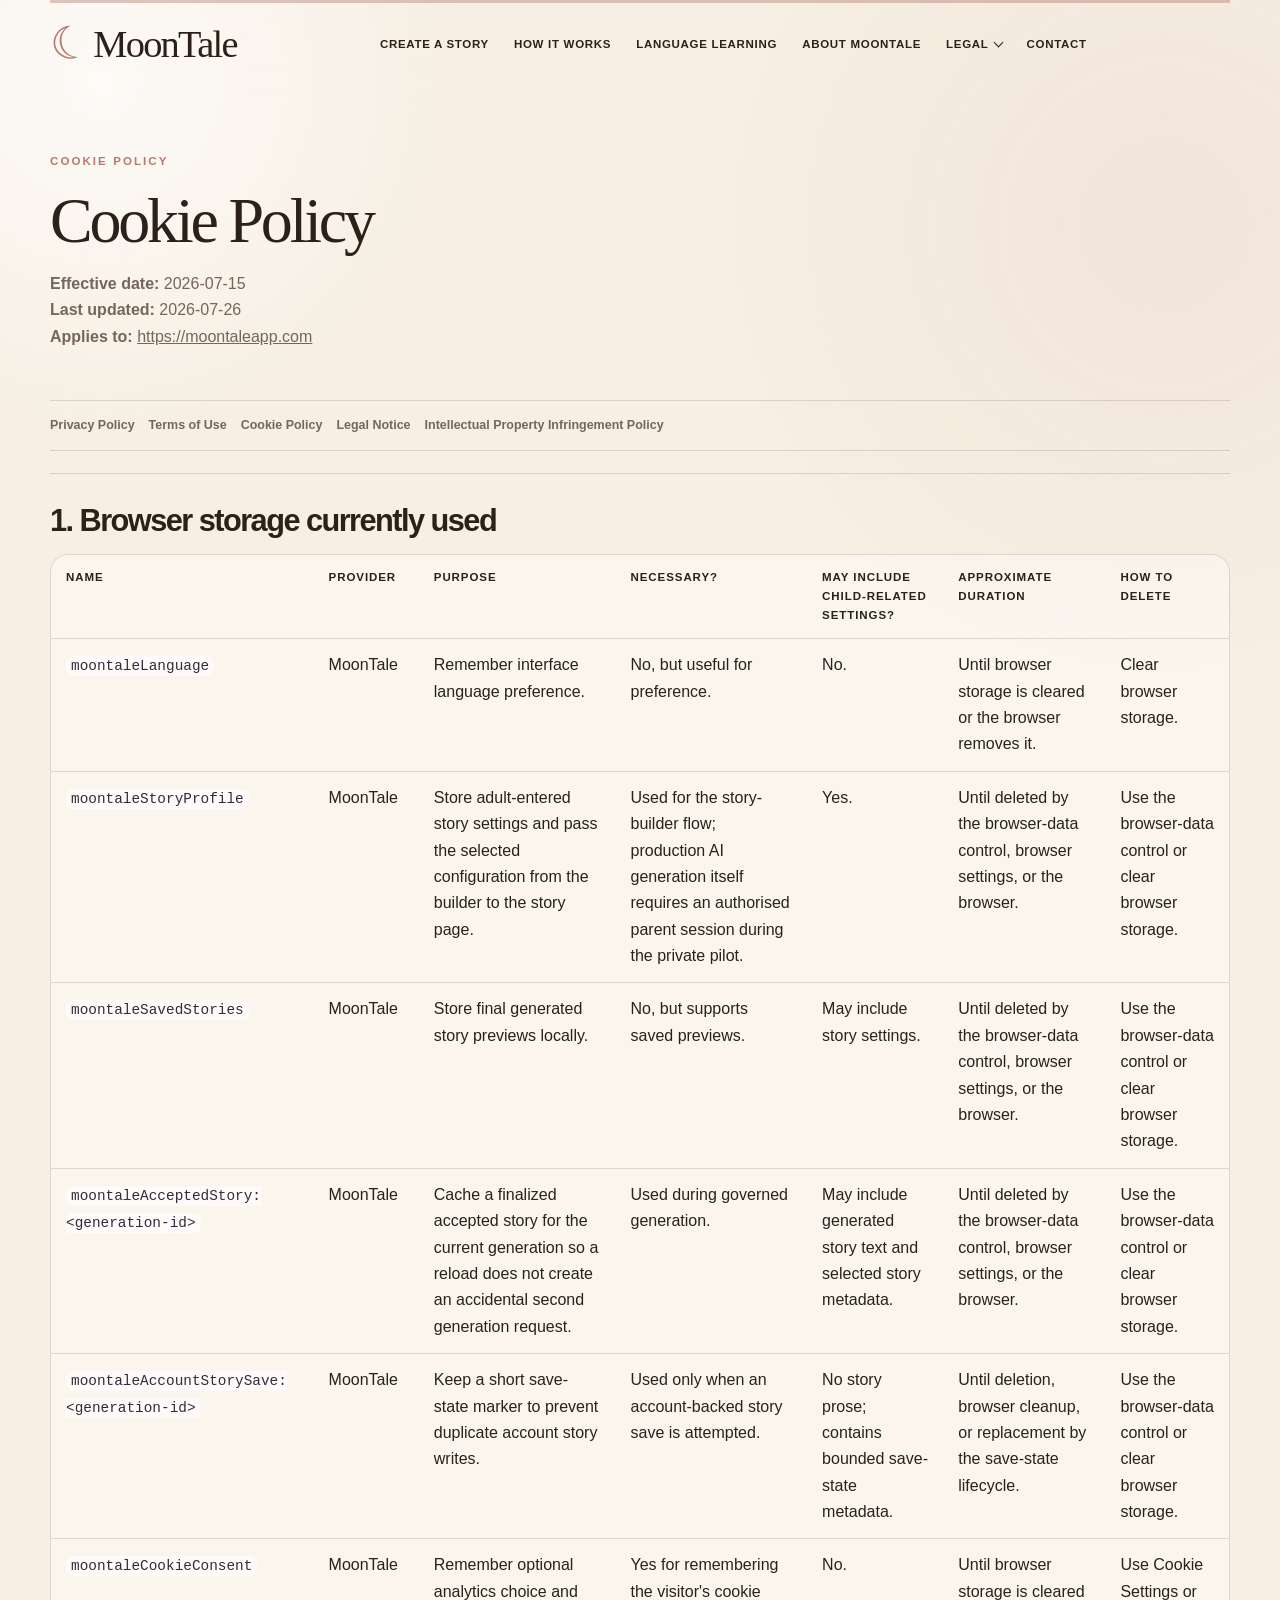
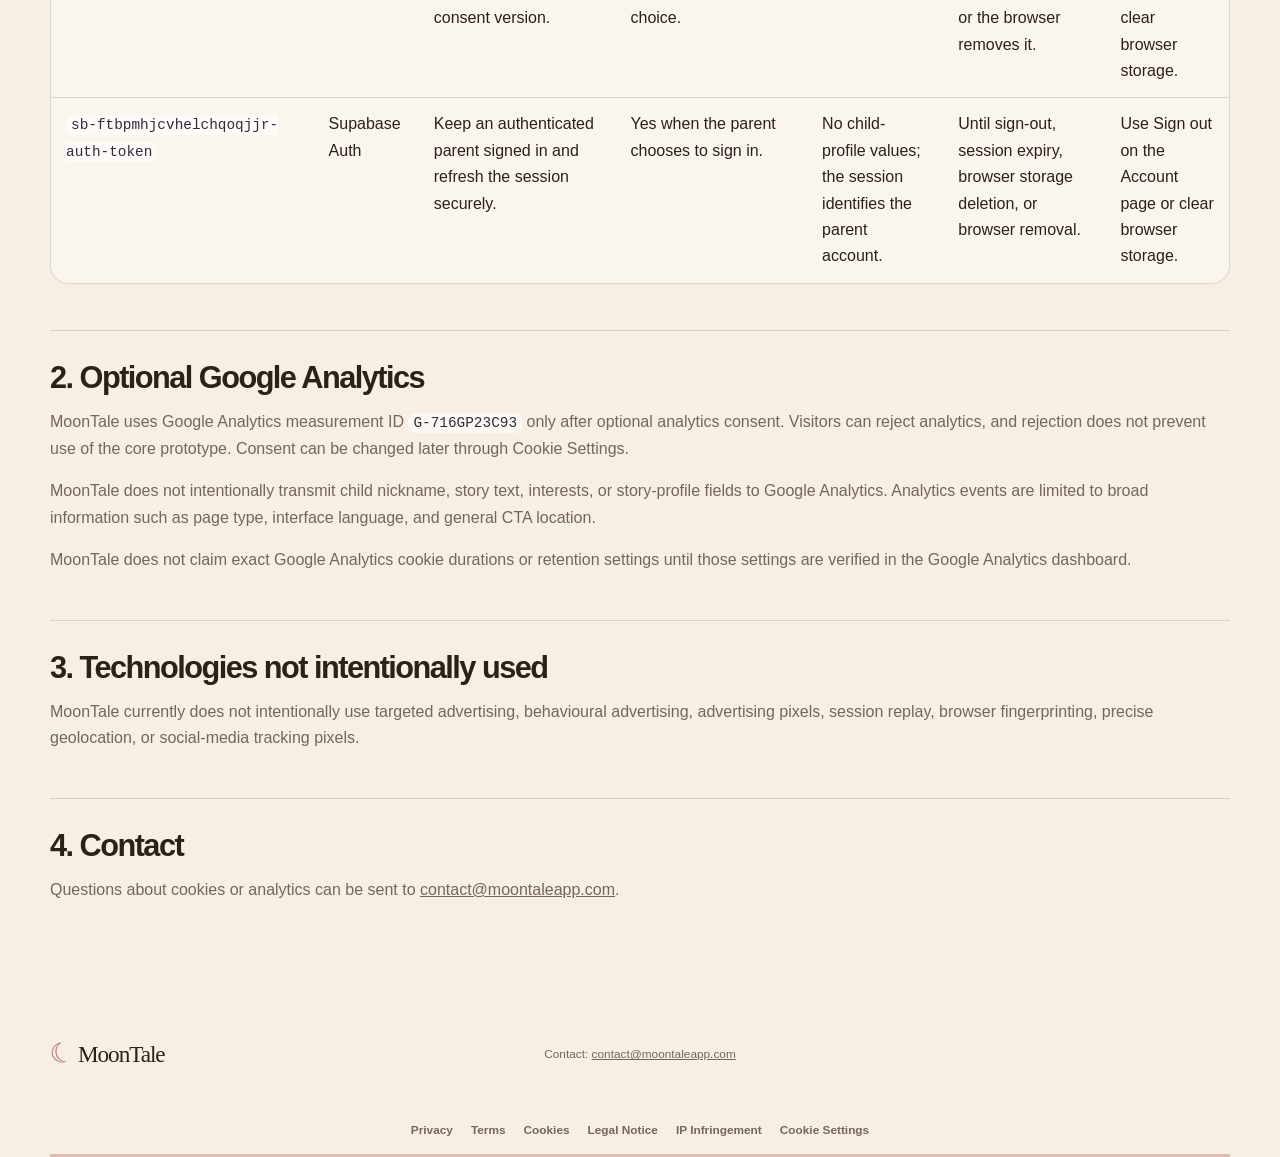
==== commit 011968ce: "Integrate governed production story API frontend" ====
--- a/legal/cookies/index.html
+++ b/legal/cookies/index.html
@@ -115,7 +115,7 @@
       <a href="../../legal/legal-notice/">Legal Notice</a>
       <a href="../../legal/ip-infringement/">Intellectual Property Infringement Policy</a>
     </nav>
-      <section class="legal-section"><h2>1. Browser storage currently used</h2><div class="table-wrap"><table><thead><tr><th>Name</th><th>Provider</th><th>Purpose</th><th>Necessary?</th><th>May include child-related settings?</th><th>Approximate duration</th><th>How to delete</th></tr></thead><tbody><tr><td><code>moontaleLanguage</code></td><td>MoonTale</td><td>Remember interface language preference.</td><td>No, but useful for preference.</td><td>No.</td><td>Until browser storage is cleared or the browser removes it.</td><td>Clear browser storage.</td></tr><tr><td><code>moontaleStoryProfile</code></td><td>MoonTale</td><td>Store adult-entered story settings for local story generation.</td><td>Used for the anonymous prototype flow.</td><td>Yes.</td><td>Until deleted by the browser-data control, browser settings, or the browser.</td><td>Use the browser-data control or clear browser storage.</td></tr><tr><td><code>moontaleSavedStories</code></td><td>MoonTale</td><td>Store generated story previews locally.</td><td>No, but supports saved previews.</td><td>May include story settings.</td><td>Until deleted by the browser-data control, browser settings, or the browser.</td><td>Use the browser-data control or clear browser storage.</td></tr><tr><td><code>moontaleCookieConsent</code></td><td>MoonTale</td><td>Remember optional analytics choice and consent version.</td><td>Yes for remembering the visitor's cookie choice.</td><td>No.</td><td>Until browser storage is cleared or the browser removes it.</td><td>Use Cookie Settings or clear browser storage.</td></tr><tr><td><code>sb-ftbpmhjcvhelchqoqjjr-auth-token</code></td><td>Supabase Auth</td><td>Keep an authenticated parent signed in and refresh the session securely.</td><td>Yes when the parent chooses to sign in.</td><td>No child-profile values; the session identifies the parent account.</td><td>Until sign-out, session expiry, browser storage deletion, or browser removal.</td><td>Use Sign out on the Account page or clear browser storage.</td></tr></tbody></table></div></section>
+      <section class="legal-section"><h2>1. Browser storage currently used</h2><div class="table-wrap"><table><thead><tr><th>Name</th><th>Provider</th><th>Purpose</th><th>Necessary?</th><th>May include child-related settings?</th><th>Approximate duration</th><th>How to delete</th></tr></thead><tbody><tr><td><code>moontaleLanguage</code></td><td>MoonTale</td><td>Remember interface language preference.</td><td>No, but useful for preference.</td><td>No.</td><td>Until browser storage is cleared or the browser removes it.</td><td>Clear browser storage.</td></tr><tr><td><code>moontaleStoryProfile</code></td><td>MoonTale</td><td>Store adult-entered story settings and pass the selected configuration from the builder to the story page.</td><td>Used for the story-builder flow; production AI generation itself requires an authorised parent session during the private pilot.</td><td>Yes.</td><td>Until deleted by the browser-data control, browser settings, or the browser.</td><td>Use the browser-data control or clear browser storage.</td></tr><tr><td><code>moontaleSavedStories</code></td><td>MoonTale</td><td>Store final generated story previews locally.</td><td>No, but supports saved previews.</td><td>May include story settings.</td><td>Until deleted by the browser-data control, browser settings, or the browser.</td><td>Use the browser-data control or clear browser storage.</td></tr><tr><td><code>moontaleAcceptedStory:&lt;generation-id&gt;</code></td><td>MoonTale</td><td>Cache a finalized accepted story for the current generation so a reload does not create an accidental second generation request.</td><td>Used during governed generation.</td><td>May include generated story text and selected story metadata.</td><td>Until deleted by the browser-data control, browser settings, or the browser.</td><td>Use the browser-data control or clear browser storage.</td></tr><tr><td><code>moontaleAccountStorySave:&lt;generation-id&gt;</code></td><td>MoonTale</td><td>Keep a short save-state marker to prevent duplicate account story writes.</td><td>Used only when an account-backed story save is attempted.</td><td>No story prose; contains bounded save-state metadata.</td><td>Until deletion, browser cleanup, or replacement by the save-state lifecycle.</td><td>Use the browser-data control or clear browser storage.</td></tr><tr><td><code>moontaleCookieConsent</code></td><td>MoonTale</td><td>Remember optional analytics choice and consent version.</td><td>Yes for remembering the visitor's cookie choice.</td><td>No.</td><td>Until browser storage is cleared or the browser removes it.</td><td>Use Cookie Settings or clear browser storage.</td></tr><tr><td><code>sb-ftbpmhjcvhelchqoqjjr-auth-token</code></td><td>Supabase Auth</td><td>Keep an authenticated parent signed in and refresh the session securely.</td><td>Yes when the parent chooses to sign in.</td><td>No child-profile values; the session identifies the parent account.</td><td>Until sign-out, session expiry, browser storage deletion, or browser removal.</td><td>Use Sign out on the Account page or clear browser storage.</td></tr></tbody></table></div></section>
       <section class="legal-section"><h2>2. Optional Google Analytics</h2><p>MoonTale uses Google Analytics measurement ID <code>G-716GP23C93</code> only after optional analytics consent. Visitors can reject analytics, and rejection does not prevent use of the core prototype. Consent can be changed later through Cookie Settings.</p><p>MoonTale does not intentionally transmit child nickname, story text, interests, or story-profile fields to Google Analytics. Analytics events are limited to broad information such as page type, interface language, and general CTA location.</p><p>MoonTale does not claim exact Google Analytics cookie durations or retention settings until those settings are verified in the Google Analytics dashboard.</p></section>
       <section class="legal-section"><h2>3. Technologies not intentionally used</h2><p>MoonTale currently does not intentionally use targeted advertising, behavioural advertising, advertising pixels, session replay, browser fingerprinting, precise geolocation, or social-media tracking pixels.</p></section>
       <section class="legal-section"><h2>4. Contact</h2><p>Questions about cookies or analytics can be sent to <a href="mailto:contact@moontaleapp.com">contact@moontaleapp.com</a>.</p></section>
--- a/styles.css
+++ b/styles.css
@@ -2094,6 +2094,10 @@
   font-size: 0.82rem;
 }
 
+.consent-row[hidden] {
+  display: none;
+}
+
 .consent-row input {
   width: 18px;
   height: 18px;
@@ -2300,6 +2304,62 @@
   transform: rotate(-13deg);
 }
 
+.story-state {
+  min-height: 240px;
+  display: grid;
+  place-items: center;
+  align-content: center;
+  gap: 18px;
+  color: var(--muted);
+  text-align: center;
+}
+
+.story-state[hidden] {
+  display: none;
+}
+
+.story-state p {
+  max-width: 34rem;
+  margin: 0;
+}
+
+.story-state-spinner {
+  width: 38px;
+  height: 38px;
+  border: 3px solid var(--rose-soft);
+  border-top-color: var(--rose);
+  border-radius: 50%;
+  animation: story-state-spin 0.8s linear infinite;
+}
+
+.story-state[data-state="error"] .story-state-spinner {
+  display: none;
+}
+
+body[data-story-state="loading"] .story-layout,
+body[data-story-state="error"] .story-layout {
+  grid-template-columns: minmax(0, 820px);
+  justify-content: center;
+}
+
+body[data-story-state="loading"] .story-sidebar,
+body[data-story-state="error"] .story-sidebar {
+  display: none;
+}
+
+@keyframes story-state-spin {
+  to {
+    transform: rotate(360deg);
+  }
+}
+
+@media (prefers-reduced-motion: reduce) {
+  .story-state-spinner {
+    animation: none;
+    border-top-color: var(--rose-soft);
+  }
+}
+
 .story-content {
   max-width: 720px;
 }
@@ -2402,12 +2462,17 @@
 }
 
 .story-actions {
-  display: flex;
-  align-items: center;
-  justify-content: space-between;
-  gap: 30px;
+  display: grid;
+  gap: 44px;
   padding-block: 75px;
   border-top: 1px solid var(--line);
+}
+
+.story-actions-primary {
+  display: grid;
+  grid-template-columns: minmax(0, 1.45fr) minmax(280px, 0.75fr);
+  align-items: center;
+  gap: clamp(42px, 8vw, 110px);
 }
 
 .story-actions h2 {
@@ -2418,15 +2483,20 @@
 
 .story-action-links {
   display: grid;
-  justify-items: end;
-  gap: 12px;
+  justify-items: start;
+  gap: 16px;
+  transform: translateY(40px);
 }
 
 .story-action-links .microcopy {
-  max-width: 360px;
+  max-width: 390px;
   margin: 0;
   color: var(--muted);
-  text-align: right;
+}
+
+.story-action-links .button {
+  min-height: 56px;
+  padding-inline: 30px;
 }
 
 .browser-data-panel {
@@ -2442,6 +2512,86 @@
   color: var(--muted);
   font-size: 0.78rem;
   line-height: 1.55;
+}
+
+.story-management.browser-data-panel {
+  width: min(100%, 620px);
+  max-width: none;
+  border: 0;
+  border-top: 1px solid var(--line);
+  border-radius: 0;
+  background: transparent;
+  color: var(--muted);
+  padding: 18px 0 0;
+}
+
+.story-management summary {
+  display: inline-flex;
+  min-height: 44px;
+  align-items: center;
+  border-radius: 10px;
+  cursor: pointer;
+  font-size: 0.78rem;
+  font-weight: 800;
+  letter-spacing: 0.045em;
+  gap: 8px;
+  list-style: none;
+  padding: 6px 8px;
+}
+
+.story-management summary::-webkit-details-marker {
+  display: none;
+}
+
+.story-management summary::after {
+  content: "+";
+  color: var(--rose);
+  font-size: 1rem;
+  line-height: 1;
+}
+
+.story-management[open] > summary::after {
+  content: "−";
+}
+
+.story-management summary:hover {
+  color: var(--ink);
+}
+
+.story-management-content {
+  padding: 12px 8px 0;
+}
+
+.story-management-content > p:first-child {
+  margin: 0 0 14px;
+  color: var(--muted);
+  font-size: 0.78rem;
+  line-height: 1.55;
+}
+
+.story-delete-action {
+  min-height: 44px;
+  border: 0;
+  border-radius: 10px;
+  background: transparent;
+  color: #8d4c45;
+  cursor: pointer;
+  font: 800 0.78rem/1.3 var(--sans);
+  padding: 8px;
+  text-align: left;
+  text-decoration: underline;
+  text-decoration-thickness: 1px;
+  text-underline-offset: 3px;
+}
+
+.story-delete-action:hover {
+  background: rgba(141, 76, 69, 0.08);
+}
+
+.story-management summary:focus-visible,
+.story-delete-action:focus-visible {
+  outline: 3px solid rgba(111, 95, 154, 0.42);
+  outline-offset: 2px;
 }
 
 .status-message {
@@ -2755,6 +2905,15 @@
     text-align: left;
   }
 
+  .story-actions-primary {
+    grid-template-columns: minmax(0, 1.2fr) minmax(260px, 0.8fr);
+    gap: 36px;
+  }
+
+  .story-action-links {
+    transform: translateY(20px);
+  }
+
   .story-sidebar {
     position: static;
     grid-template-columns: repeat(2, minmax(0, 1fr));
@@ -2906,12 +3065,24 @@
   }
 
   .story-actions {
-    align-items: stretch;
-    flex-direction: column;
+    gap: 36px;
     padding-block: 60px;
   }
 
-  .story-actions .button {
+  .story-actions-primary {
+    grid-template-columns: 1fr;
+    gap: 26px;
+  }
+
+  .story-action-links .button {
+    width: 100%;
+  }
+
+  .story-action-links {
+    transform: none;
+  }
+
+  .story-management {
     width: 100%;
   }
 
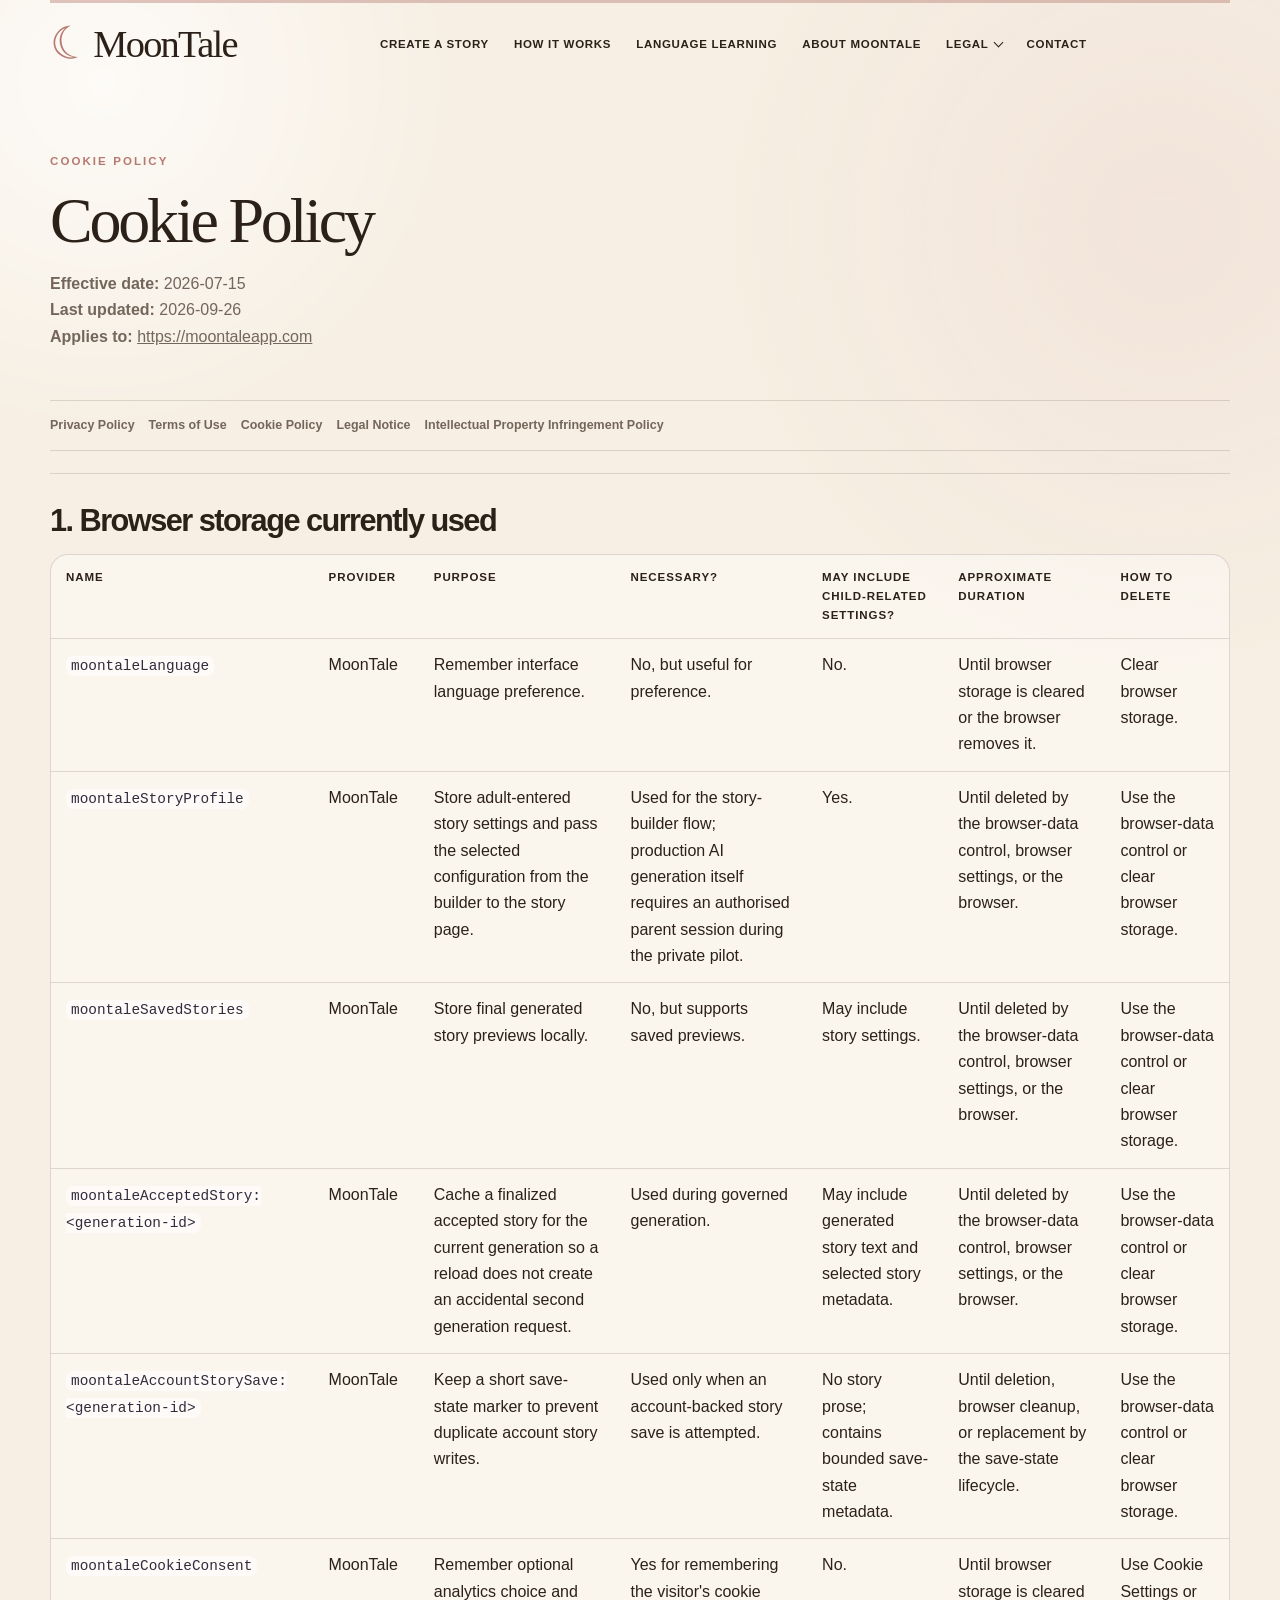
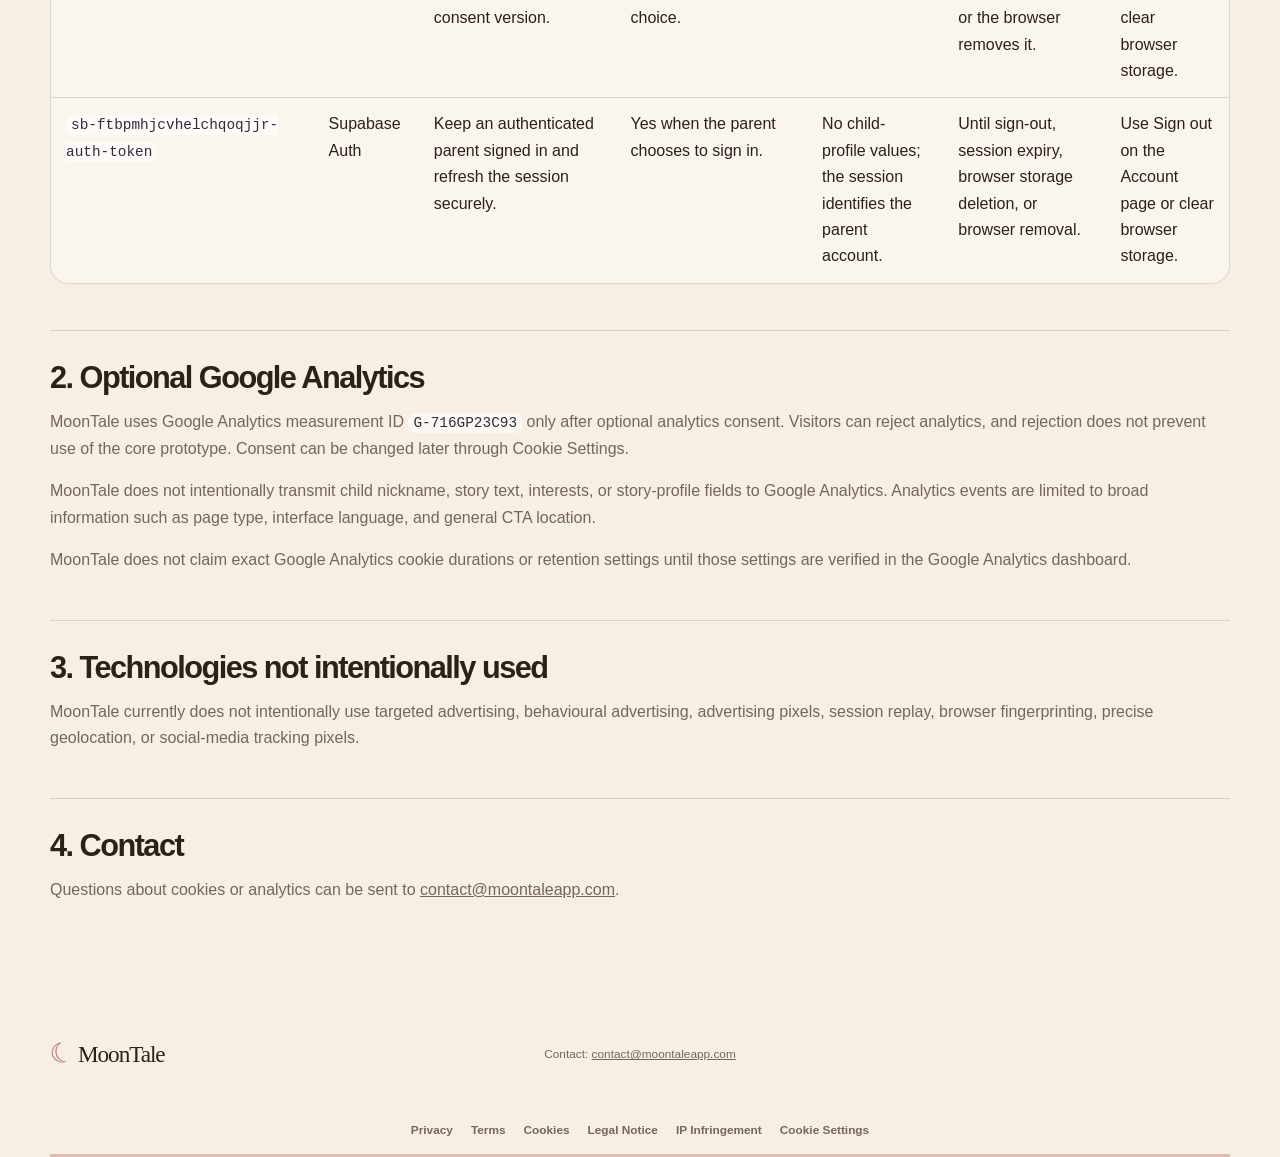
==== commit e4c3b902: "legal: align policy update dates" ====
--- a/legal/cookies/index.html
+++ b/legal/cookies/index.html
@@ -106,7 +106,7 @@
       <section class="legal-hero">
         <p class="eyebrow">Cookie Policy</p>
         <h1 class="serif">Cookie Policy</h1>
-        <p class="legal-meta"><strong>Effective date:</strong> 2026-07-15<br /><strong>Last updated:</strong> 2026-07-26<br /><strong>Applies to:</strong> <a href="https://moontaleapp.com">https://moontaleapp.com</a></p>
+        <p class="legal-meta"><strong>Effective date:</strong> 2026-07-15<br /><strong>Last updated:</strong> 2026-09-26<br /><strong>Applies to:</strong> <a href="https://moontaleapp.com">https://moontaleapp.com</a></p>
       </section>
       <nav class="legal-doc-nav" aria-label="Legal documents">
       <a href="../../legal/privacy/">Privacy Policy</a>
